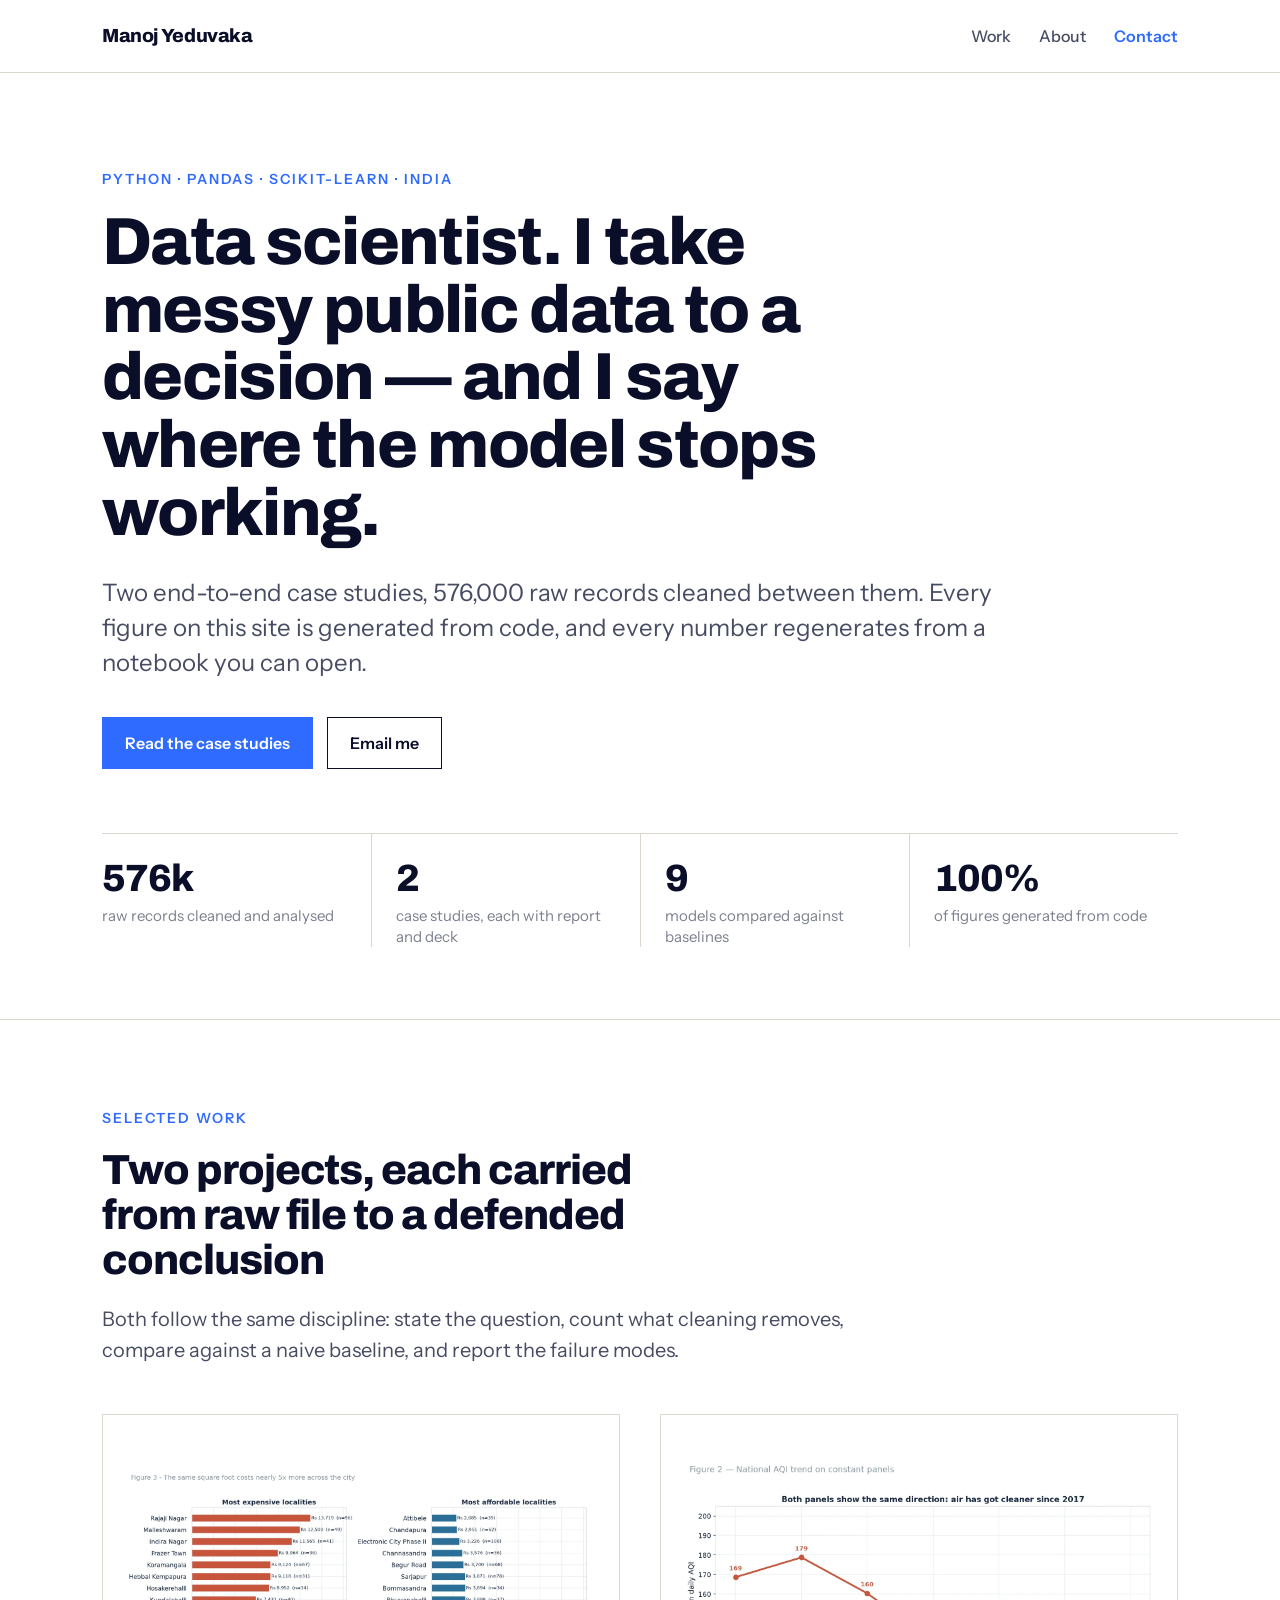
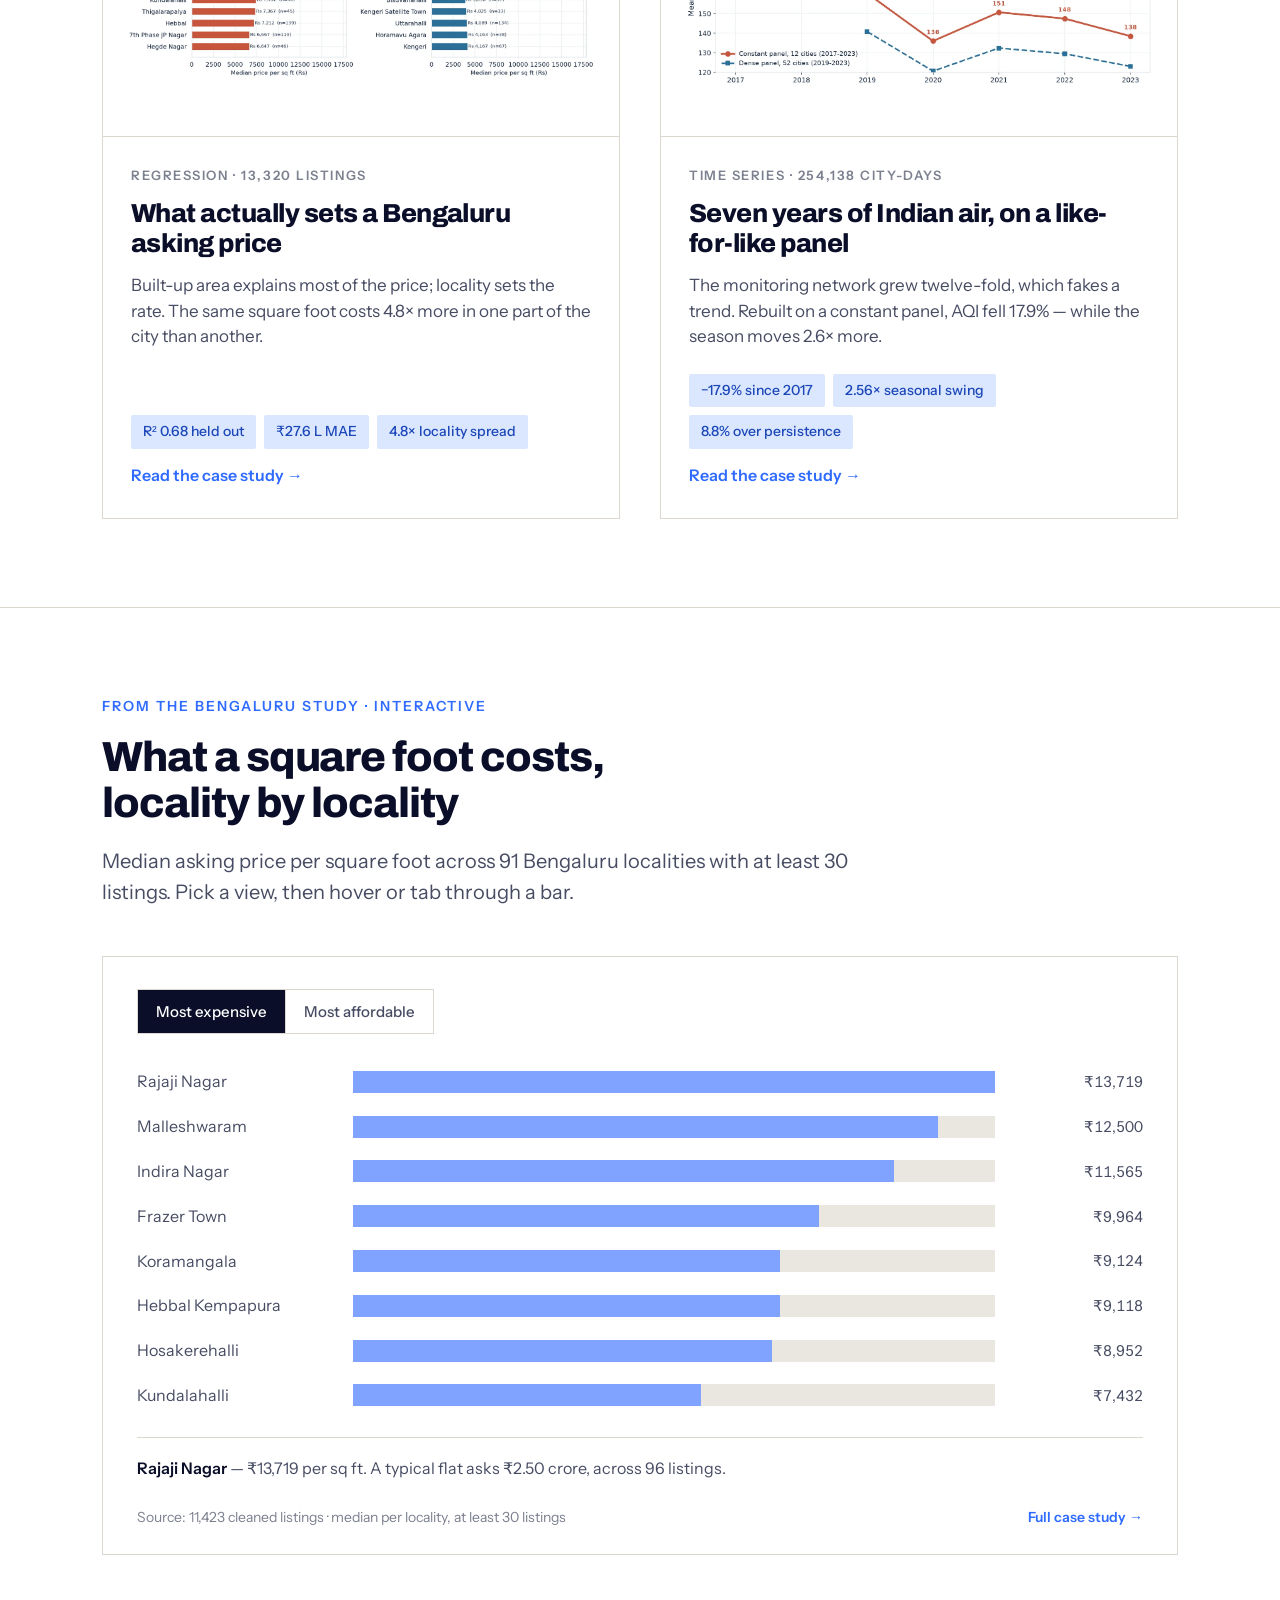
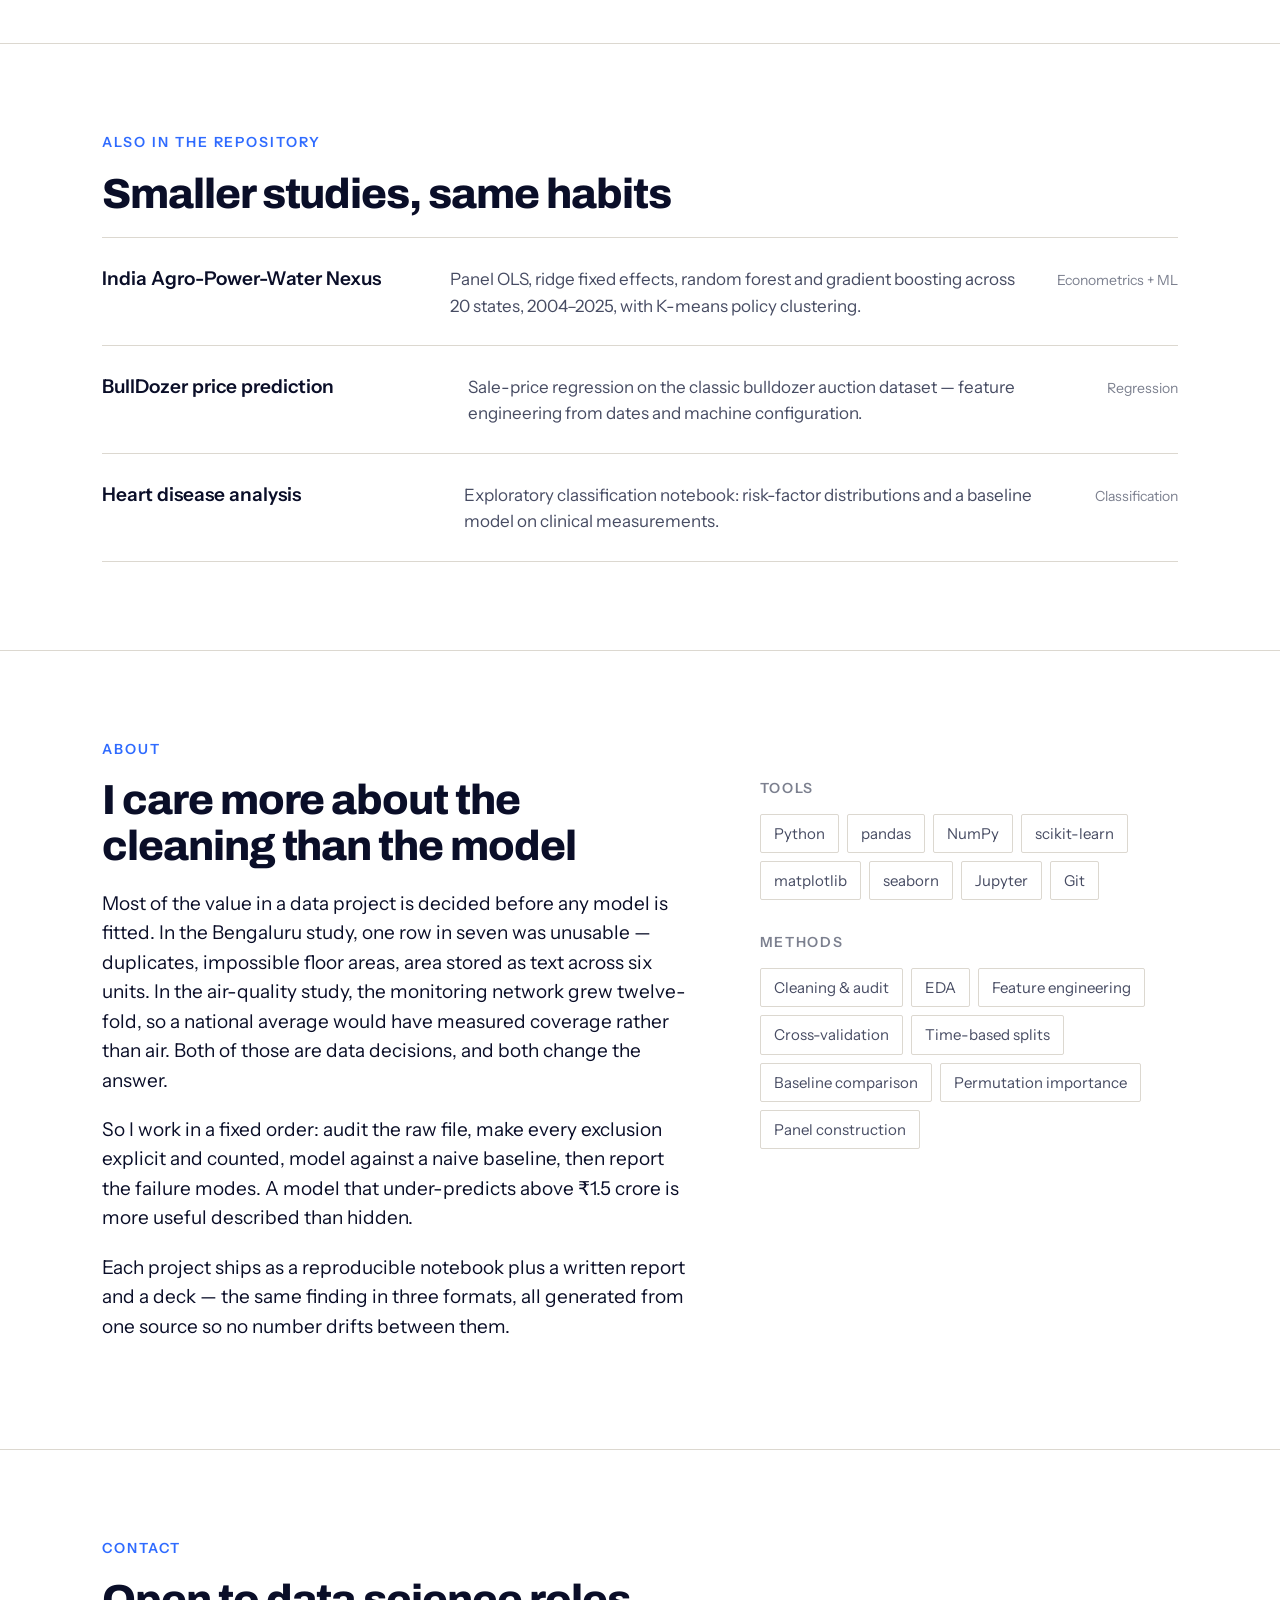
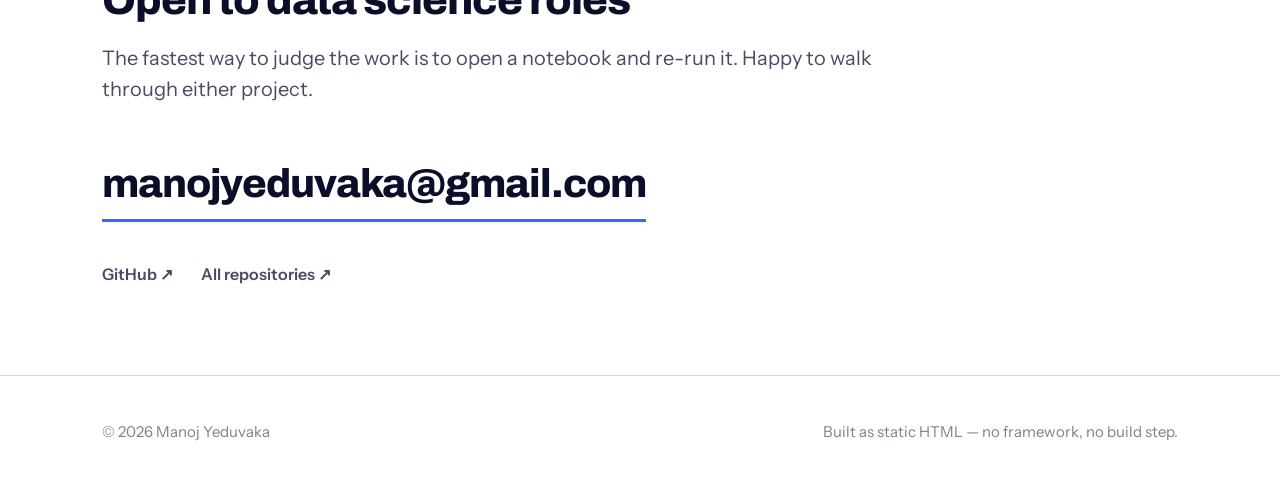
==== index.html @ d520b785 "Add files via upload" ====
<!DOCTYPE html>
<html lang="en">
<head>
<meta charset="utf-8">
<meta name="viewport" content="width=device-width, initial-scale=1">
<title>Manoj Yeduvaka — data scientist</title>
<meta name="description" content="Data science case studies in Python: Bengaluru residential prices and seven years of Indian air quality. Notebooks, reports and decks, all reproducible.">
<meta name="author" content="Manoj Yeduvaka">
<meta property="og:title" content="Manoj Yeduvaka — data scientist">
<meta property="og:description" content="Data science case studies in Python: Bengaluru residential prices and seven years of Indian air quality. Notebooks, reports and decks, all reproducible.">
<meta property="og:type" content="website">
<link rel="icon" href="data:image/svg+xml,%3Csvg xmlns='http://www.w3.org/2000/svg' viewBox='0 0 32 32'%3E%3Crect width='32' height='32' fill='%232F6BFF'/%3E%3Ctext x='16' y='23' font-family='Helvetica,Arial' font-size='17' font-weight='bold' fill='white' text-anchor='middle'%3EM%3C/text%3E%3C/svg%3E">
<style>
@font-face{font-family:'Archivo';font-style:normal;font-weight:800;font-display:swap;src:url('assets/fonts/archivo-800.woff2') format('woff2');}
@font-face{font-family:'Instrument Sans';font-style:normal;font-weight:400;font-display:swap;src:url('assets/fonts/instrument-400.woff2') format('woff2');}
@font-face{font-family:'Instrument Sans';font-style:normal;font-weight:500;font-display:swap;src:url('assets/fonts/instrument-500.woff2') format('woff2');}
@font-face{font-family:'Instrument Sans';font-style:normal;font-weight:600;font-display:swap;src:url('assets/fonts/instrument-600.woff2') format('woff2');}

:root{
  --ground:#FFFFFF; --surface:#F2EFE9; --ink:#0A0E28; --ink-2:#474C63; --ink-3:#7C808F;
  --rule:#DCD8D0; --rule-2:#C9C3B8; --accent:#2F6BFF; --accent-tint:#DBE7FF; --maxw:1140px;
}
*,*::before,*::after{box-sizing:border-box}
html{scroll-behavior:smooth;-webkit-text-size-adjust:100%}
body{margin:0;background:var(--ground);color:var(--ink);
  font-family:'Instrument Sans',-apple-system,BlinkMacSystemFont,'Segoe UI',sans-serif;
  font-size:19px;line-height:1.55;-webkit-font-smoothing:antialiased;text-rendering:optimizeLegibility}
img{max-width:100%;height:auto;display:block}
a{color:inherit}
.wrap{max-width:var(--maxw);margin:0 auto;padding:0 32px}
.display{font-family:'Archivo',system-ui,sans-serif;font-weight:800;letter-spacing:-.025em;line-height:1.02;margin:0}
.eyebrow{font-size:14px;font-weight:600;letter-spacing:.14em;text-transform:uppercase;color:var(--accent);margin:0 0 18px}
.muted{color:var(--ink-2)} .faint{color:var(--ink-3)}
.accent{color:var(--accent)}

/* nav */
.nav{border-bottom:1px solid var(--rule);position:sticky;top:0;background:rgba(255,255,255,.92);
  backdrop-filter:saturate(160%) blur(8px);z-index:20}
.nav .wrap{display:flex;align-items:center;justify-content:space-between;height:72px;gap:24px}
.nav a.brand{font-family:'Archivo',sans-serif;font-weight:800;font-size:19px;letter-spacing:-.02em;text-decoration:none}
.nav nav{display:flex;gap:28px;align-items:center}
.nav nav a{text-decoration:none;font-size:16px;font-weight:500;color:var(--ink-2)}
.nav nav a:hover{color:var(--accent)}
.nav nav a.cta{color:var(--accent);font-weight:600}

/* hero */
.hero{padding:96px 0 72px;border-bottom:1px solid var(--rule)}
.hero h1{font-size:clamp(38px,5.2vw,68px);max-width:19ch;margin:0 0 28px}
.hero p.lead{font-size:clamp(19px,2vw,24px);line-height:1.45;color:var(--ink-2);max-width:56ch;margin:0}
.stats{display:grid;grid-template-columns:repeat(4,1fr);gap:0;margin-top:64px;border-top:1px solid var(--rule)}
.stats > div{padding:26px 24px 0 0}
.stats > div + div{border-left:1px solid var(--rule);padding-left:24px}
.stats > div > div{padding:0}
.stats .n{font-family:'Archivo',sans-serif;font-weight:800;font-size:clamp(26px,3vw,38px);letter-spacing:-.03em;line-height:1}
.stats .l{font-size:15px;color:var(--ink-3);margin-top:8px;line-height:1.35}

/* sections */
section{padding:88px 0;border-bottom:1px solid var(--rule)}
section:last-of-type{border-bottom:0}
h2.sec{font-family:'Archivo',sans-serif;font-weight:800;font-size:clamp(28px,3.4vw,42px);
  letter-spacing:-.025em;line-height:1.08;margin:0 0 20px;max-width:24ch}
.sec-lead{font-size:20px;color:var(--ink-2);max-width:62ch;margin:0 0 48px}

/* work cards */
.cards{display:grid;grid-template-columns:1fr 1fr;gap:40px}
.card{border:1px solid var(--rule);background:#fff;display:flex;flex-direction:column;
  text-decoration:none;transition:border-color .18s ease,transform .18s ease}
.card:hover{border-color:var(--ink);transform:translateY(-2px)}
.card .thumb{aspect-ratio:16/10;overflow:hidden;background:#fff;border-bottom:1px solid var(--rule);
  display:flex;align-items:center;justify-content:center;padding:18px 22px}
.card .thumb img{width:100%;height:100%;object-fit:contain;object-position:center}
.card .body{padding:28px 28px 30px;display:flex;flex-direction:column;gap:14px;flex:1}
.card .kicker{font-size:13px;font-weight:600;letter-spacing:.12em;text-transform:uppercase;color:var(--ink-3)}
.card h3{font-family:'Archivo',sans-serif;font-weight:800;font-size:26px;letter-spacing:-.02em;line-height:1.15;margin:0}
.card p{margin:0;color:var(--ink-2);font-size:17px;line-height:1.5}
.card .chips{display:flex;flex-wrap:wrap;gap:8px;margin-top:auto;padding-top:10px}
.chip{font-size:14px;font-weight:500;padding:6px 12px;background:var(--accent-tint);color:#1B47B8;border-radius:2px}
.card .go{font-size:16px;font-weight:600;color:var(--accent)}

/* rows */
.rows{border-top:1px solid var(--rule)}
.row{display:grid;grid-template-columns:1.1fr 2fr auto;gap:32px;align-items:baseline;
  padding:26px 0;border-bottom:1px solid var(--rule);text-decoration:none}
.row:hover .rowtitle{color:var(--accent)}
.rowtitle{font-weight:600;font-size:19px}
.rowdesc{color:var(--ink-2);font-size:17px}
.rowmeta{font-size:14px;color:var(--ink-3);white-space:nowrap}

/* about */
.about{display:grid;grid-template-columns:1.4fr 1fr;gap:72px}
.about p{margin:0 0 20px;max-width:56ch}
.tools h3{font-size:14px;font-weight:600;letter-spacing:.12em;text-transform:uppercase;color:var(--ink-3);margin:0 0 14px}
.tools ul{list-style:none;padding:0;margin:0 0 32px;display:flex;flex-wrap:wrap;gap:8px}
.tools li{font-size:15px;padding:7px 13px;border:1px solid var(--rule);border-radius:2px;color:var(--ink-2)}

/* contact */
.contact a.mail{font-family:'Archivo',sans-serif;font-weight:800;font-size:clamp(24px,3.4vw,40px);
  letter-spacing:-.025em;text-decoration:none;border-bottom:3px solid var(--accent);padding-bottom:4px;
  display:inline-block;word-break:break-word}
.contact a.mail:hover{color:var(--accent)}
.links{display:flex;gap:28px;margin-top:40px;flex-wrap:wrap}
.links a{font-size:16px;font-weight:600;text-decoration:none;color:var(--ink-2)}
.links a:hover{color:var(--accent)}

/* footer */
footer.site{padding:44px 0;border-top:1px solid var(--rule)}
footer.site .wrap{display:flex;justify-content:space-between;gap:24px;flex-wrap:wrap;font-size:15px;color:var(--ink-3)}

/* case study page */
.cs-head{padding:72px 0 56px;border-bottom:1px solid var(--rule)}
.cs-head h1{font-size:clamp(32px,4.4vw,56px);max-width:22ch;margin:0 0 24px}
.cs-head .lead{font-size:clamp(18px,2vw,22px);line-height:1.5;color:var(--ink-2);max-width:60ch;margin:0}
.meta-grid{display:grid;grid-template-columns:repeat(3,1fr);gap:32px;margin-top:48px;padding-top:28px;border-top:1px solid var(--rule)}
.meta-grid h4{font-size:13px;font-weight:600;letter-spacing:.12em;text-transform:uppercase;color:var(--ink-3);margin:0 0 8px}
.meta-grid p{margin:0;font-size:16px;color:var(--ink-2)}
.wrap.prose{max-width:var(--maxw)}
.wrap.prose > p, .wrap.prose > ul, .wrap.prose > h2, .wrap.prose > .eyebrow, .wrap.prose > .pull{max-width:64ch}
.wrap.prose > figure, .wrap.prose > .findings, .wrap.prose > .next{max-width:100%}
.prose p{margin:0 0 22px}
.prose ul{margin:0 0 22px;padding-left:20px}
.prose li{margin-bottom:12px}
.figure{margin:56px 0}
.figure img{border:1px solid var(--rule)}
.figure figcaption{font-size:15px;color:var(--ink-3);margin-top:12px;line-height:1.45}
.findings{display:grid;gap:0;margin:40px 0 0;border-top:1px solid var(--rule)}
.finding{display:grid;grid-template-columns:88px 1fr;gap:28px;padding:26px 0;border-bottom:1px solid var(--rule)}
.finding .num{font-family:'Archivo',sans-serif;font-weight:800;font-size:34px;color:var(--accent);line-height:1}
.finding h3{font-size:19px;font-weight:600;margin:0 0 6px}
.finding p{margin:0;color:var(--ink-2);font-size:17px;max-width:60ch}
.pull{border-left:3px solid var(--accent);padding:6px 0 6px 24px;margin:44px 0;
  font-size:21px;line-height:1.45;color:var(--ink);max-width:60ch}
.next{display:flex;gap:16px;flex-wrap:wrap;margin-top:28px}
.btn{display:inline-block;padding:13px 22px;border:1px solid var(--ink);text-decoration:none;
  font-size:16px;font-weight:600;transition:background .16s ease,color .16s ease}
.btn:hover{background:var(--ink);color:#fff}
.btn.primary{background:var(--accent);border-color:var(--accent);color:#fff}
.btn.primary:hover{background:#1B47B8;border-color:#1B47B8}

@media (max-width:900px){
  .cards,.about{grid-template-columns:1fr;gap:32px}
  .stats{grid-template-columns:1fr 1fr}
  .stats > div:nth-child(3){border-left:0;padding-left:0}
  .stats > div:nth-child(-n+2){padding-bottom:24px}
  .row{grid-template-columns:1fr;gap:6px}
  .meta-grid{grid-template-columns:1fr;gap:22px}
  .finding{grid-template-columns:56px 1fr;gap:16px}
  .hero{padding:64px 0 48px}
  section{padding:64px 0}
}
/* ---- motion layer ---- */
.js [data-reveal]{opacity:0;transform:translateY(16px);
  transition:opacity .7s cubic-bezier(.2,.7,.3,1),transform .7s cubic-bezier(.2,.7,.3,1)}
.js [data-reveal].is-in{opacity:1;transform:none}
.card .thumb img{transition:transform .5s cubic-bezier(.2,.7,.3,1)}
.card:hover .thumb img{transform:scale(1.025)}
.nav{transition:box-shadow .25s ease}
.nav.is-compact{box-shadow:0 1px 0 var(--rule),0 6px 24px rgba(10,14,40,.06)}
.nav .wrap{transition:height .25s ease}
.nav.is-compact .wrap{height:60px}
.hero-cta{display:flex;gap:14px;flex-wrap:wrap;margin-top:36px}
@view-transition{navigation:auto}
@media (prefers-reduced-motion:reduce){
  *,*::before,*::after{animation-duration:.001ms!important;transition-duration:.001ms!important}
  [data-reveal]{opacity:1;transform:none}
  html{scroll-behavior:auto}
}

/* ---- locality explorer ---- */
.explorer{border:1px solid var(--rule);padding:32px 34px 26px;background:#fff}
.seg{display:inline-flex;border:1px solid var(--rule);margin-bottom:28px}
.seg button{appearance:none;border:0;background:#fff;padding:10px 18px;font:inherit;font-size:15px;
  font-weight:500;color:var(--ink-2);cursor:pointer;transition:background .15s,color .15s}
.seg button + button{border-left:1px solid var(--rule)}
.seg button[aria-selected="true"]{background:var(--ink);color:#fff}
.seg button:focus-visible{outline:2px solid var(--accent);outline-offset:2px}
.bars{display:flex;flex-direction:column;gap:6px}
.bar{display:grid;grid-template-columns:200px 1fr 132px;align-items:center;gap:16px;
  padding:7px 8px;margin:0 -8px;cursor:pointer;background:none;border:0;font:inherit;text-align:left;
  border-radius:2px;transition:background .15s}
.bar:hover,.bar:focus-visible,.bar.is-on{background:var(--surface);outline:none}
.bar:focus-visible{box-shadow:inset 0 0 0 2px var(--accent)}
.bar .nm{font-size:16px;color:var(--ink-2);white-space:nowrap;overflow:hidden;text-overflow:ellipsis}
.bar:hover .nm,.bar.is-on .nm{color:var(--ink);font-weight:600}
.bar .track{height:22px;background:#EAE7E0;position:relative;overflow:hidden}
.bar .fill{position:absolute;inset:0 auto 0 0;width:0;background:#7FA3FF;
  transition:width .8s cubic-bezier(.2,.7,.3,1),background .15s}
.bar:hover .fill,.bar.is-on .fill{background:var(--accent)}
.bar .val{font-size:15px;font-variant-numeric:tabular-nums;text-align:right;color:var(--ink-2)}
.bar:hover .val,.bar.is-on .val{color:var(--ink);font-weight:600}
.detail{margin-top:22px;padding-top:18px;border-top:1px solid var(--rule);min-height:52px;
  font-size:16px;color:var(--ink-2);line-height:1.5}
.detail strong{color:var(--ink);font-weight:600}
.chart-foot{display:flex;justify-content:space-between;gap:24px;flex-wrap:wrap;margin-top:18px;font-size:14px;color:var(--ink-3)}
.chart-foot a{color:var(--accent);font-weight:600;text-decoration:none}
.chart-foot a:hover{text-decoration:underline}

@media (max-width:560px){
  .wrap{padding:0 20px}
  .nav .wrap{height:64px}
  .nav nav{gap:16px}
  .nav nav a{font-size:15px}
  .nav nav a.hide-sm{display:none}
  .bar{grid-template-columns:118px 1fr 78px;gap:10px}
  .bar .nm{font-size:14px}
  .bar .val{font-size:13px}
  .explorer{padding:22px 18px 20px}
  .seg button{padding:9px 13px;font-size:14px}
}
</style>
<script>document.documentElement.className += ' js';</script>
<noscript><style>[data-reveal]{opacity:1!important;transform:none!important}</style></noscript>
</head>
<body>
<header class="nav"><div class="wrap">
  <a class="brand" href="index.html">Manoj Yeduvaka</a>
  <nav>
    <a href="index.html#work">Work</a>
    <a href="index.html#about" class="hide-sm">About</a>
    <a href="index.html#contact" class="cta">Contact</a>
  </nav>
</div></header>

<main id="top">
  <div class="hero"><div class="wrap">
    <p class="eyebrow">Python · pandas · scikit-learn · India</p>
    <h1 class="display">Data scientist. I take messy public data to a decision — and I say where the model stops working.</h1>
    <p class="lead">Two end-to-end case studies, 576,000 raw records cleaned between them. Every figure on this site is generated from code, and every number regenerates from a notebook you can open.</p>
    <div class="hero-cta">
      <a class="btn primary" href="#work">Read the case studies</a>
      <a class="btn" href="mailto:manojyeduvaka@gmail.com">Email me</a>
    </div>
    <div class="stats">
      <div><div class="n" data-count="576" data-suffix="k">576k</div><div class="l">raw records cleaned and analysed</div></div>
      <div><div class="n" data-count="2">2</div><div class="l">case studies, each with report and deck</div></div>
      <div><div class="n" data-count="9">9</div><div class="l">models compared against baselines</div></div>
      <div><div class="n" data-count="100" data-suffix="%">100%</div><div class="l">of figures generated from code</div></div>
    </div>
  </div></div>

  <section id="work"><div class="wrap">
    <div data-reveal>
    <p class="eyebrow">Selected work</p>
    <h2 class="sec">Two projects, each carried from raw file to a defended conclusion</h2>
    <p class="sec-lead">Both follow the same discipline: state the question, count what cleaning removes, compare against a naive baseline, and report the failure modes.</p>
    </div>
    <div class="cards">
      <a class="card" data-reveal href="work/bengaluru-housing.html">
        <div class="thumb"><img src="assets/img/bengaluru-locality.webp" alt="Median price per square foot by Bengaluru locality" loading="lazy"></div>
        <div class="body">
          <span class="kicker">Regression · 13,320 listings</span>
          <h3>What actually sets a Bengaluru asking price</h3>
          <p>Built-up area explains most of the price; locality sets the rate. The same square foot costs 4.8× more in one part of the city than another.</p>
          <div class="chips"><span class="chip">R² 0.68 held out</span><span class="chip">₹27.6 L MAE</span><span class="chip">4.8× locality spread</span></div>
          <span class="go">Read the case study →</span>
        </div>
      </a>
      <a class="card" data-reveal href="work/india-air-quality.html">
        <div class="thumb"><img src="assets/img/air-trend.webp" alt="Mean AQI by year on a constant panel of Indian cities" loading="lazy"></div>
        <div class="body">
          <span class="kicker">Time series · 254,138 city-days</span>
          <h3>Seven years of Indian air, on a like-for-like panel</h3>
          <p>The monitoring network grew twelve-fold, which fakes a trend. Rebuilt on a constant panel, AQI fell 17.9% — while the season moves 2.6× more.</p>
          <div class="chips"><span class="chip">−17.9% since 2017</span><span class="chip">2.56× seasonal swing</span><span class="chip">8.8% over persistence</span></div>
          <span class="go">Read the case study →</span>
        </div>
      </a>
    </div>
  </div></section>


  <section id="explore"><div class="wrap">
    <div data-reveal>
    <p class="eyebrow">From the Bengaluru study · interactive</p>
    <h2 class="sec">What a square foot costs, locality by locality</h2>
    <p class="sec-lead">Median asking price per square foot across 91 Bengaluru localities with at least 30 listings. Pick a view, then hover or tab through a bar.</p>
    </div>
    <div class="explorer" data-reveal>
      <div class="seg" role="tablist" aria-label="Sort localities">
        <button role="tab" aria-selected="true" data-mode="high">Most expensive</button>
        <button role="tab" aria-selected="false" data-mode="low">Most affordable</button>
      </div>
      <div class="bars" id="loc-bars">
        <button class="bar" data-i="0" aria-label="Rajaji Nagar, Rs 13,719 per square foot">
          <span class="nm">Rajaji Nagar</span>
          <span class="track"><span class="fill" data-w="100.0"></span></span>
          <span class="val">₹13,719</span>
        </button>
        <button class="bar" data-i="1" aria-label="Malleshwaram, Rs 12,500 per square foot">
          <span class="nm">Malleshwaram</span>
          <span class="track"><span class="fill" data-w="91.1"></span></span>
          <span class="val">₹12,500</span>
        </button>
        <button class="bar" data-i="2" aria-label="Indira Nagar, Rs 11,565 per square foot">
          <span class="nm">Indira Nagar</span>
          <span class="track"><span class="fill" data-w="84.3"></span></span>
          <span class="val">₹11,565</span>
        </button>
        <button class="bar" data-i="3" aria-label="Frazer Town, Rs 9,964 per square foot">
          <span class="nm">Frazer Town</span>
          <span class="track"><span class="fill" data-w="72.6"></span></span>
          <span class="val">₹9,964</span>
        </button>
        <button class="bar" data-i="4" aria-label="Koramangala, Rs 9,124 per square foot">
          <span class="nm">Koramangala</span>
          <span class="track"><span class="fill" data-w="66.5"></span></span>
          <span class="val">₹9,124</span>
        </button>
        <button class="bar" data-i="5" aria-label="Hebbal Kempapura, Rs 9,118 per square foot">
          <span class="nm">Hebbal Kempapura</span>
          <span class="track"><span class="fill" data-w="66.5"></span></span>
          <span class="val">₹9,118</span>
        </button>
        <button class="bar" data-i="6" aria-label="Hosakerehalli, Rs 8,952 per square foot">
          <span class="nm">Hosakerehalli</span>
          <span class="track"><span class="fill" data-w="65.3"></span></span>
          <span class="val">₹8,952</span>
        </button>
        <button class="bar" data-i="7" aria-label="Kundalahalli, Rs 7,432 per square foot">
          <span class="nm">Kundalahalli</span>
          <span class="track"><span class="fill" data-w="54.2"></span></span>
          <span class="val">₹7,432</span>
        </button>
      </div>
      <div class="detail" id="loc-detail" aria-live="polite"><strong>Rajaji Nagar</strong> — ₹13,719 per sq ft. A typical flat asks ₹2.50 crore, across 96 listings.</div>
      <div class="chart-foot">
        <span>Source: 11,423 cleaned listings · median per locality, at least 30 listings</span>
        <a href="work/bengaluru-housing.html">Full case study →</a>
      </div>
    </div>
  </div></section>

  <section><div class="wrap">
    <p class="eyebrow">Also in the repository</p>
    <h2 class="sec">Smaller studies, same habits</h2>
    <div class="rows">
      <a class="row" href="https://github.com/nx-manoj/Machine-learning-projects/tree/main/India-Agro-Power-Water-Nexus">
        <span class="rowtitle">India Agro-Power-Water Nexus</span>
        <span class="rowdesc">Panel OLS, ridge fixed effects, random forest and gradient boosting across 20 states, 2004–2025, with K-means policy clustering.</span>
        <span class="rowmeta">Econometrics + ML</span>
      </a>
      <a class="row" href="https://github.com/nx-manoj/Machine-learning-projects/tree/main/BullDozer">
        <span class="rowtitle">BullDozer price prediction</span>
        <span class="rowdesc">Sale-price regression on the classic bulldozer auction dataset — feature engineering from dates and machine configuration.</span>
        <span class="rowmeta">Regression</span>
      </a>
      <a class="row" href="https://github.com/nx-manoj/Machine-learning-projects/blob/main/notebooks/Heart%20Disease%20Analysis.ipynb">
        <span class="rowtitle">Heart disease analysis</span>
        <span class="rowdesc">Exploratory classification notebook: risk-factor distributions and a baseline model on clinical measurements.</span>
        <span class="rowmeta">Classification</span>
      </a>
    </div>
  </div></section>

  <section id="about"><div class="wrap">
    <p class="eyebrow">About</p>
    <div class="about">
      <div>
        <h2 class="sec">I care more about the cleaning than the model</h2>
        <p>Most of the value in a data project is decided before any model is fitted. In the Bengaluru study, one row in seven was unusable — duplicates, impossible floor areas, area stored as text across six units. In the air-quality study, the monitoring network grew twelve-fold, so a national average would have measured coverage rather than air. Both of those are data decisions, and both change the answer.</p>
        <p>So I work in a fixed order: audit the raw file, make every exclusion explicit and counted, model against a naive baseline, then report the failure modes. A model that under-predicts above ₹1.5 crore is more useful described than hidden.</p>
        <p>Each project ships as a reproducible notebook plus a written report and a deck — the same finding in three formats, all generated from one source so no number drifts between them.</p>
      </div>
      <div class="tools">
        <h3>Tools</h3>
        <ul>
          <li>Python</li><li>pandas</li><li>NumPy</li><li>scikit-learn</li>
          <li>matplotlib</li><li>seaborn</li><li>Jupyter</li><li>Git</li>
        </ul>
        <h3>Methods</h3>
        <ul>
          <li>Cleaning &amp; audit</li><li>EDA</li><li>Feature engineering</li>
          <li>Cross-validation</li><li>Time-based splits</li><li>Baseline comparison</li>
          <li>Permutation importance</li><li>Panel construction</li>
        </ul>
      </div>
    </div>
  </div></section>

  <section id="contact"><div class="wrap contact">
    <p class="eyebrow">Contact</p>
    <h2 class="sec">Open to data science roles</h2>
    <p class="sec-lead">The fastest way to judge the work is to open a notebook and re-run it. Happy to walk through either project.</p>
    <a class="mail" href="mailto:manojyeduvaka@gmail.com">manojyeduvaka@gmail.com</a>
    <div class="links">
      <a href="https://github.com/nx-manoj">GitHub ↗</a>
      <a href="https://github.com/nx-manoj/Machine-learning-projects">All repositories ↗</a>
    </div>
  </div></section>
</main>
<footer class="site"><div class="wrap">
  <span>© 2026 Manoj Yeduvaka</span>
  <span>Built as static HTML — no framework, no build step.</span>
</div></footer>
<script>window.LOC_DATA={"high":[{"name":"Rajaji Nagar","ppsf":13719,"price":250.5,"n":96},{"name":"Malleshwaram","ppsf":12500,"price":252.0,"n":49},{"name":"Indira Nagar","ppsf":11565,"price":191.0,"n":41},{"name":"Frazer Town","ppsf":9964,"price":210.0,"n":36},{"name":"Koramangala","ppsf":9124,"price":150.0,"n":67},{"name":"Hebbal Kempapura","ppsf":9118,"price":170.0,"n":31},{"name":"Hosakerehalli","ppsf":8952,"price":151.5,"n":34},{"name":"Kundalahalli","ppsf":7432,"price":97.5,"n":40}],"low":[{"name":"Attibele","ppsf":2885,"price":24.9,"n":39},{"name":"Chandapura","ppsf":2951,"price":30.0,"n":62},{"name":"Electronic City Phase II","ppsf":3226,"price":40.0,"n":100},{"name":"Channasandra","ppsf":3576,"price":40.0,"n":36},{"name":"Begur Road","ppsf":3700,"price":49.3,"n":68},{"name":"Sarjapur","ppsf":3871,"price":50.0,"n":78},{"name":"Bommasandra","ppsf":3894,"price":40.4,"n":34},{"name":"Bisuvanahalli","ppsf":3898,"price":41.0,"n":37}]};</script>
<script>
(function(){
  var reduce = window.matchMedia('(prefers-reduced-motion: reduce)').matches;
  var revealEls = Array.prototype.slice.call(document.querySelectorAll('[data-reveal]'));

  function revealAll(){ revealEls.forEach(function(el){ el.classList.add('is-in'); }); }

  if (!('IntersectionObserver' in window) || reduce) {
    revealAll();
  } else {
    var io = new IntersectionObserver(function(entries){
      entries.forEach(function(e){
        if (e.isIntersecting) { e.target.classList.add('is-in'); io.unobserve(e.target); }
      });
    }, {rootMargin: '0px 0px -6% 0px', threshold: 0.06});
    revealEls.forEach(function(el, i){
      el.style.transitionDelay = (Math.min(i, 4) * 70) + 'ms';
      io.observe(el);
    });
    setTimeout(revealAll, 2500);   /* safety net: never leave content hidden */
  }

  /* count-up statistics */
  var nums = Array.prototype.slice.call(document.querySelectorAll('[data-count]'));
  function countUp(el){
    var target = parseFloat(el.getAttribute('data-count'));
    var suffix = el.getAttribute('data-suffix') || '';
    if (reduce) { el.textContent = target + suffix; return; }
    var start = null, dur = 900;
    function step(ts){
      if (!start) start = ts;
      var p = Math.min((ts - start) / dur, 1);
      var eased = 1 - Math.pow(1 - p, 3);
      el.textContent = Math.round(target * eased) + suffix;
      if (p < 1) requestAnimationFrame(step);
    }
    requestAnimationFrame(step);
    setTimeout(function(){ el.textContent = target + suffix; }, dur + 250);
  }
  if ('IntersectionObserver' in window && !reduce) {
    var io2 = new IntersectionObserver(function(en){
      en.forEach(function(e){ if (e.isIntersecting) { countUp(e.target); io2.unobserve(e.target); } });
    }, {threshold: 0.6});
    nums.forEach(function(n){ io2.observe(n); });
  } else { nums.forEach(countUp); }

  /* nav condense */
  var nav = document.querySelector('.nav');
  if (nav) {
    var onScroll = function(){ nav.classList.toggle('is-compact', window.scrollY > 12); };
    window.addEventListener('scroll', onScroll, {passive: true});
    onScroll();
  }

  /* locality explorer */
  var barsEl = document.getElementById('loc-bars');
  if (!barsEl || !window.LOC_DATA) return;
  var data = window.LOC_DATA;
  var detail = document.getElementById('loc-detail');
  var mode = 'high';

  function fmt(n){ return n.toLocaleString('en-IN'); }

  function show(i){
    var r = data[mode][i];
    if (!r || !detail) return;
    var money = r.price >= 100 ? '₹' + (r.price / 100).toFixed(2) + ' crore' : '₹' + r.price.toFixed(1) + ' lakh';
    detail.innerHTML = '<strong>' + r.name + '</strong> — ₹' + fmt(r.ppsf) +
      ' per sq ft. A typical flat asks ' + money + ', across ' + r.n + ' listings.';
    Array.prototype.forEach.call(barsEl.querySelectorAll('.bar'), function(b, j){
      b.classList.toggle('is-on', j === i);
    });
  }

  function bind(){
    Array.prototype.forEach.call(barsEl.querySelectorAll('.bar'), function(b){
      var i = parseInt(b.getAttribute('data-i'), 10);
      b.addEventListener('mouseenter', function(){ show(i); });
      b.addEventListener('focus', function(){ show(i); });
      b.addEventListener('click', function(){ show(i); });
    });
  }

  function paint(){
    Array.prototype.forEach.call(barsEl.querySelectorAll('.fill'), function(f, i){
      var w = f.getAttribute('data-w') + '%';
      if (reduce) { f.style.width = w; return; }
      setTimeout(function(){ f.style.width = w; }, 120 + i * 55);
    });
  }

  function render(){
    var rows = data[mode];
    var max = Math.max.apply(null, rows.map(function(r){ return r.ppsf; }));
    barsEl.innerHTML = rows.map(function(r, i){
      return '<button class="bar" data-i="' + i + '" aria-label="' + r.name + ', Rs ' + fmt(r.ppsf) +
        ' per square foot"><span class="nm">' + r.name + '</span>' +
        '<span class="track"><span class="fill" data-w="' + (r.ppsf / max * 100).toFixed(1) + '"></span></span>' +
        '<span class="val">₹' + fmt(r.ppsf) + '</span></button>';
    }).join('');
    bind();
    paint();
    show(0);
  }

  Array.prototype.forEach.call(document.querySelectorAll('.seg button'), function(btn){
    btn.addEventListener('click', function(){
      Array.prototype.forEach.call(document.querySelectorAll('.seg button'), function(b){
        b.setAttribute('aria-selected', 'false');
      });
      btn.setAttribute('aria-selected', 'true');
      mode = btn.getAttribute('data-mode');
      render();
    });
  });

  /* first paint: animate the server-rendered bars when they scroll in */
  if ('IntersectionObserver' in window && !reduce) {
    var io3 = new IntersectionObserver(function(en){
      en.forEach(function(e){ if (e.isIntersecting) { paint(); io3.disconnect(); } });
    }, {threshold: 0.25});
    io3.observe(barsEl);
  } else { paint(); }

  bind();
})();
</script>
</body>
</html>
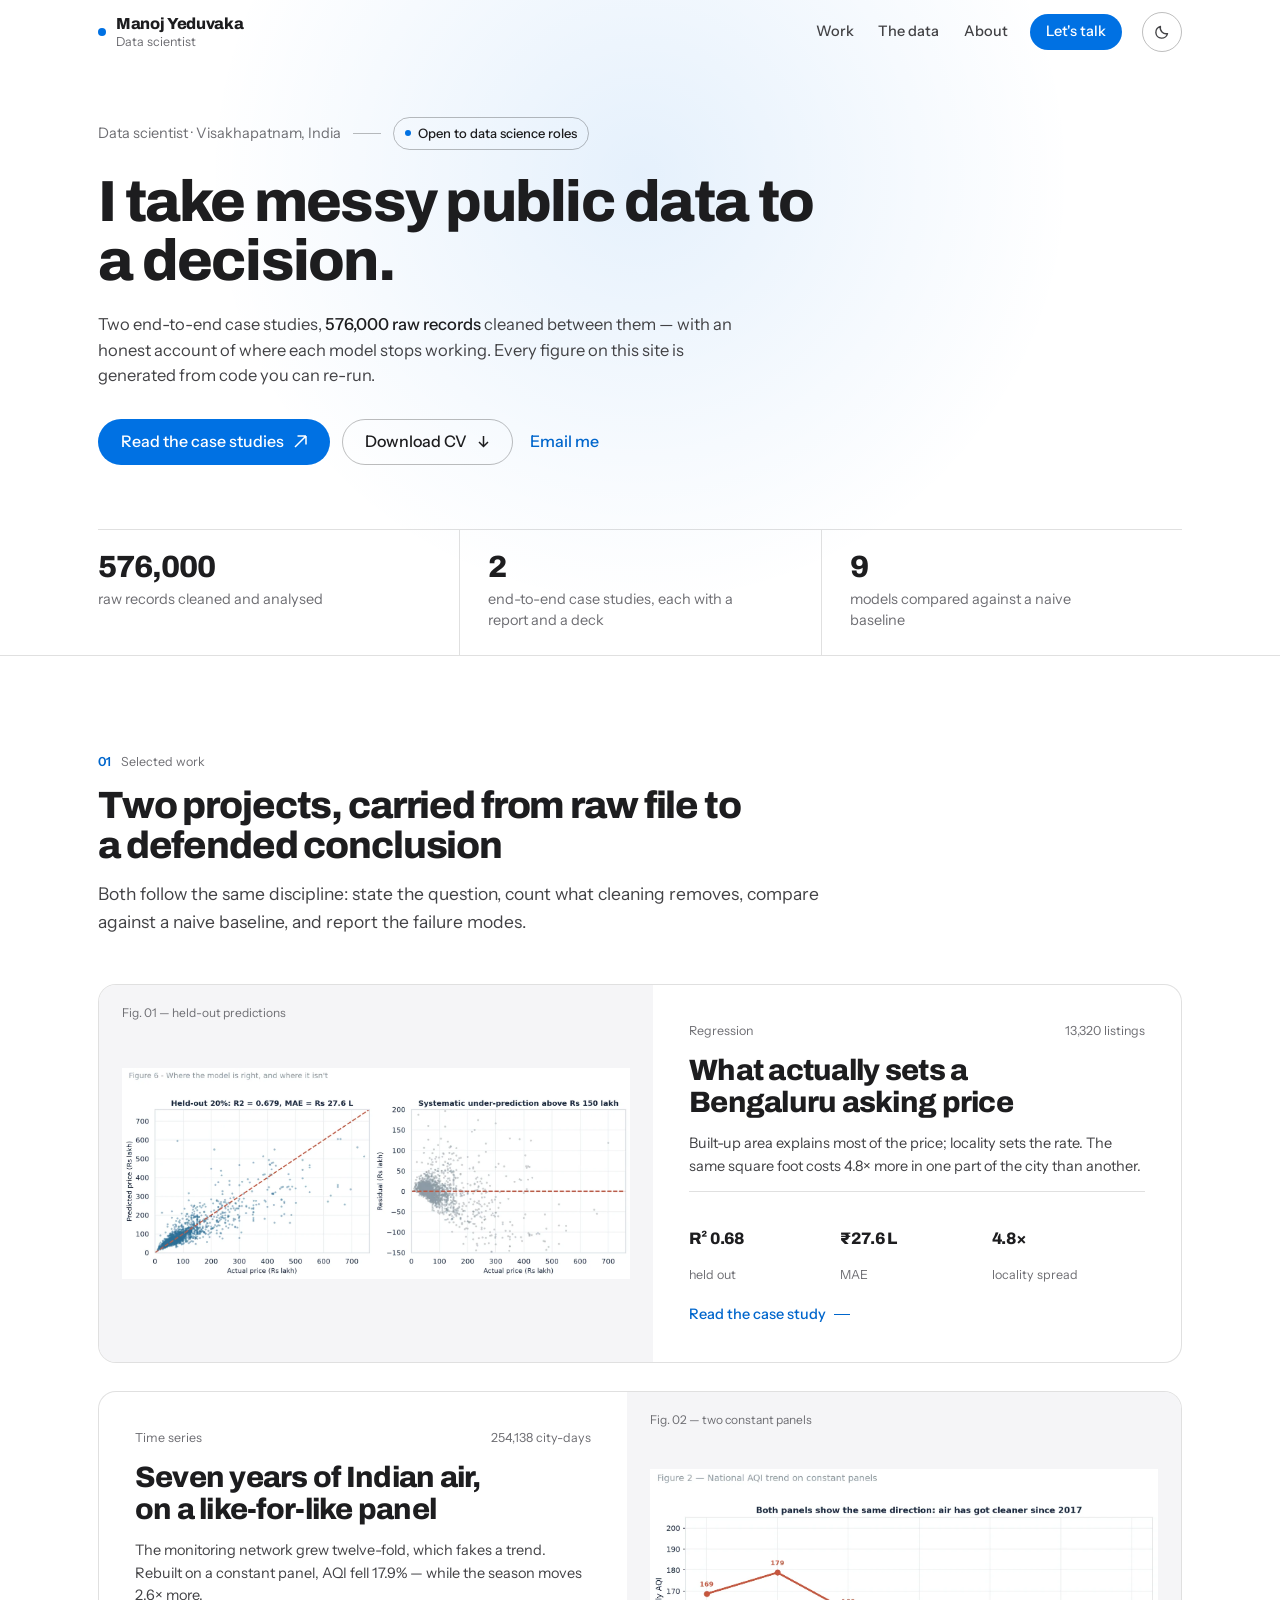
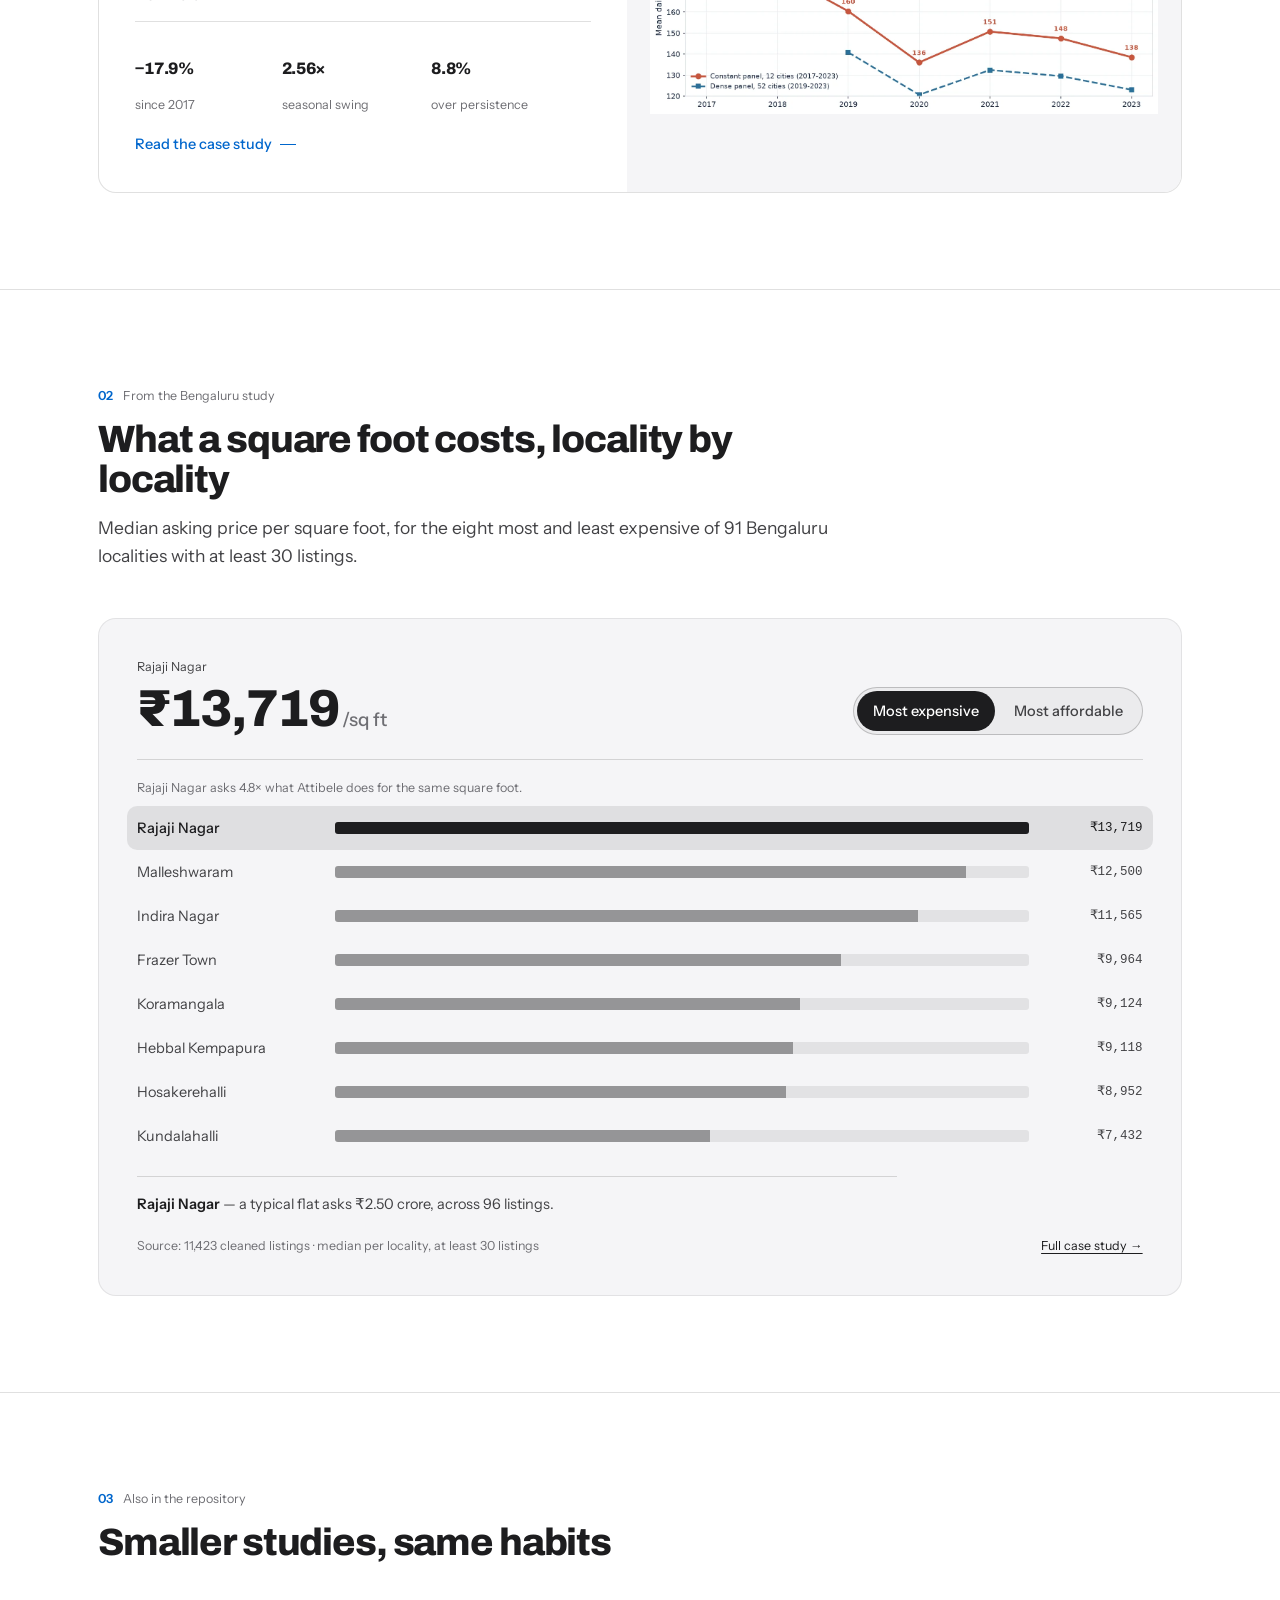
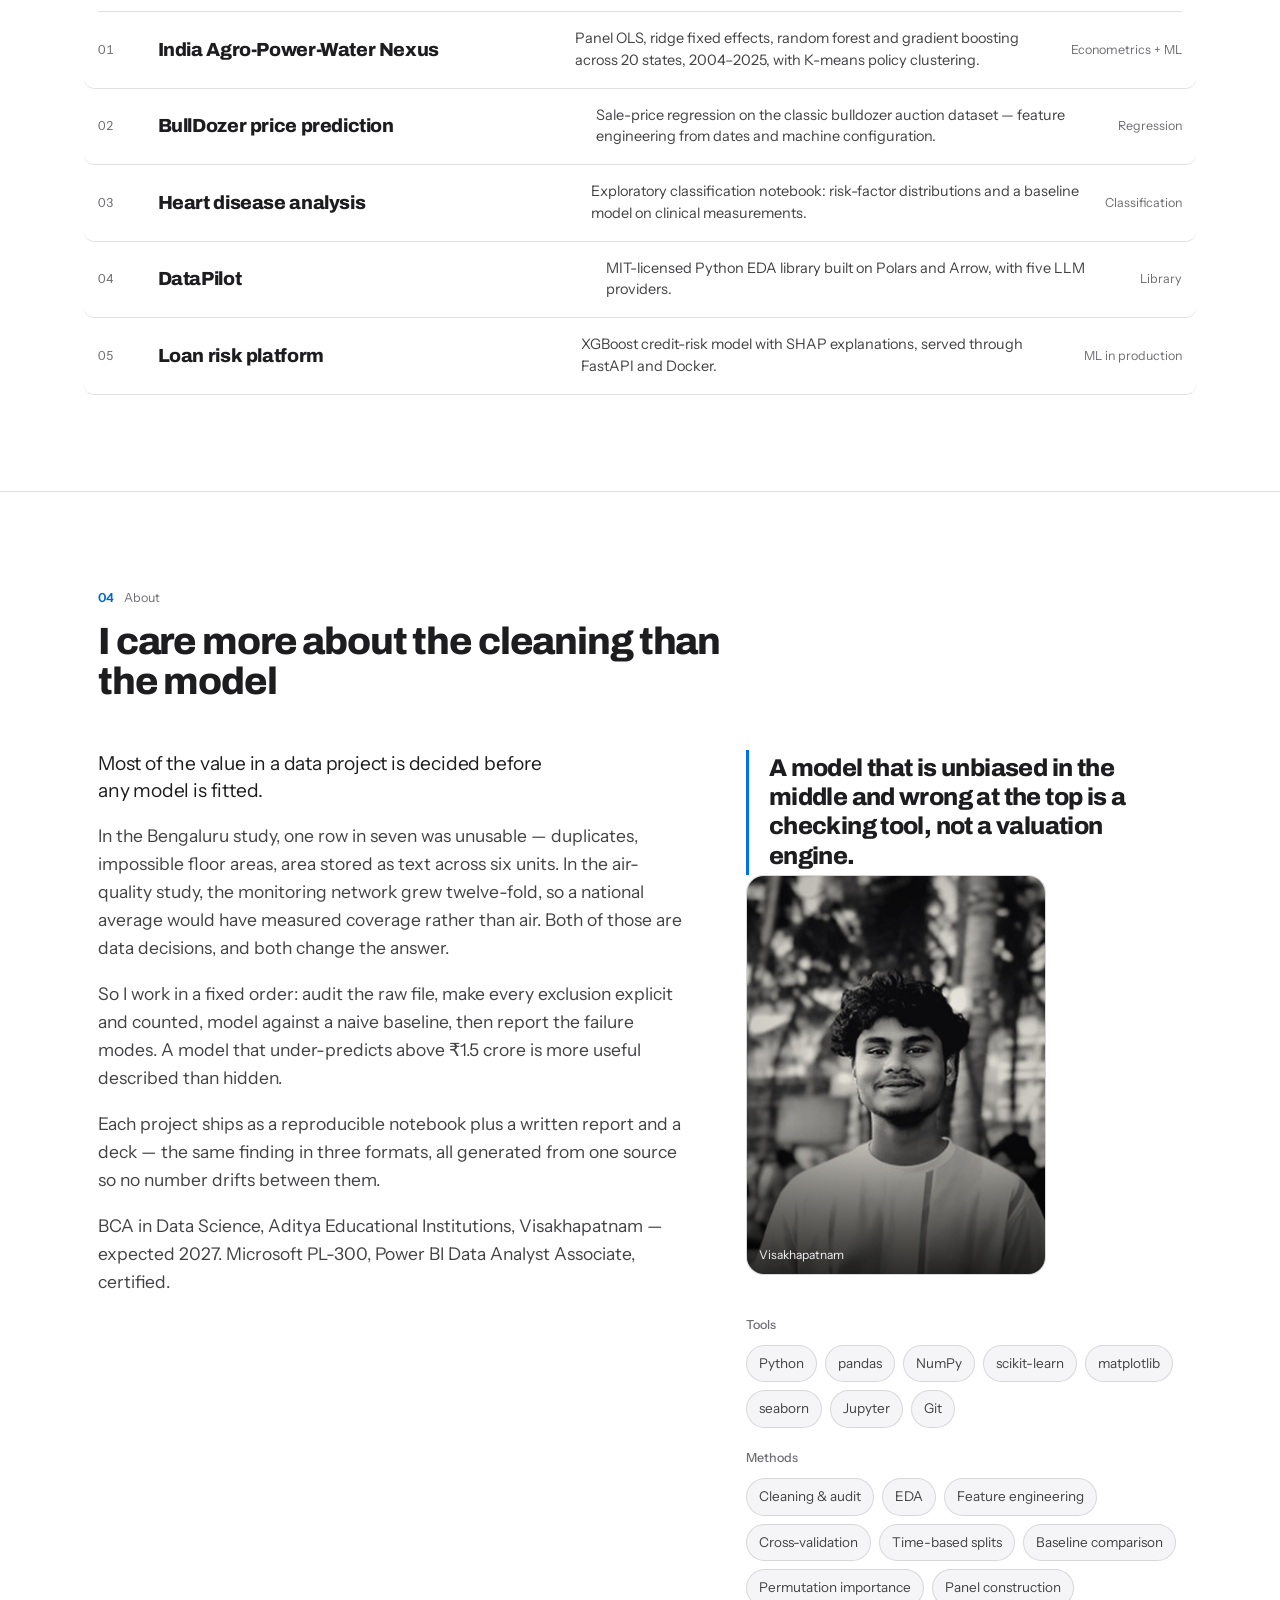
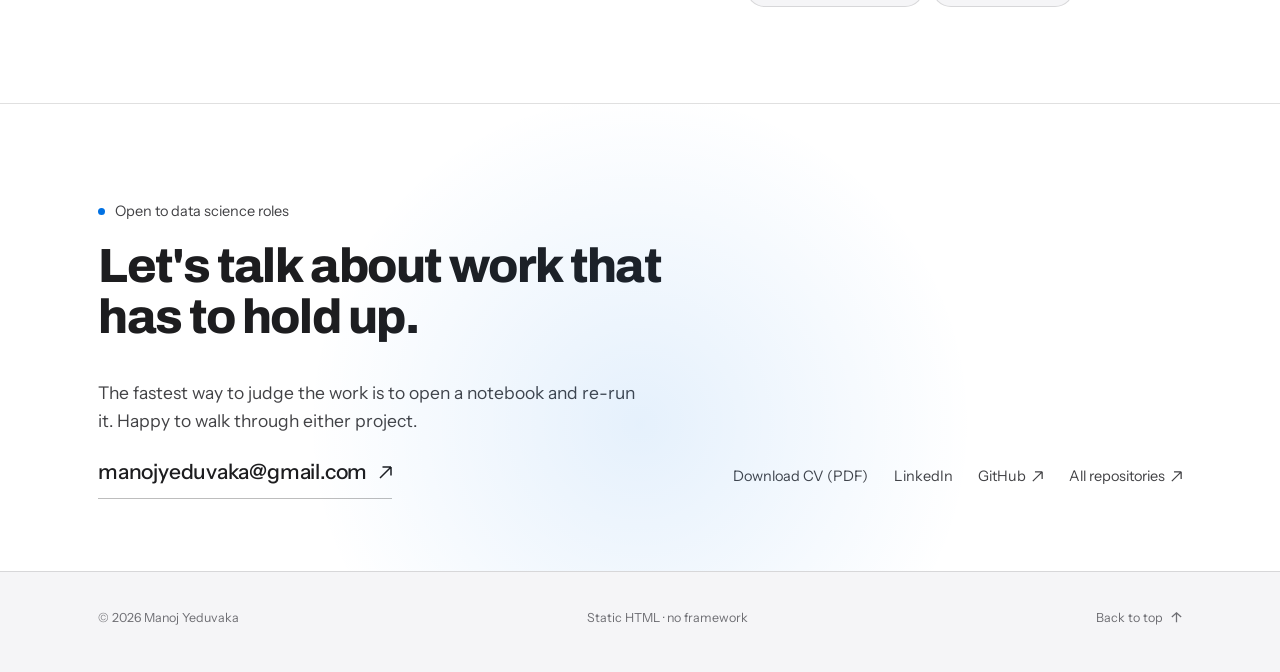
==== commit b221854e: "Add files via upload" ====
--- a/index.html
+++ b/index.html
@@ -6,518 +6,363 @@
 <title>Manoj Yeduvaka — data scientist</title>
 <meta name="description" content="Data science case studies in Python: Bengaluru residential prices and seven years of Indian air quality. Notebooks, reports and decks, all reproducible.">
 <meta name="author" content="Manoj Yeduvaka">
+<meta name="theme-color" content="#FFFFFF" media="(prefers-color-scheme: light)">
+<meta name="theme-color" content="#000000" media="(prefers-color-scheme: dark)">
+<meta name="color-scheme" content="light dark">
+<script>
+  (function () {
+    try {
+      var t = localStorage.getItem('theme');
+      if (t === 'light' || t === 'dark') document.documentElement.dataset.theme = t;
+    } catch (e) {}
+  })();
+</script>
 <meta property="og:title" content="Manoj Yeduvaka — data scientist">
 <meta property="og:description" content="Data science case studies in Python: Bengaluru residential prices and seven years of Indian air quality. Notebooks, reports and decks, all reproducible.">
 <meta property="og:type" content="website">
-<link rel="icon" href="data:image/svg+xml,%3Csvg xmlns='http://www.w3.org/2000/svg' viewBox='0 0 32 32'%3E%3Crect width='32' height='32' fill='%232F6BFF'/%3E%3Ctext x='16' y='23' font-family='Helvetica,Arial' font-size='17' font-weight='bold' fill='white' text-anchor='middle'%3EM%3C/text%3E%3C/svg%3E">
-<style>
-@font-face{font-family:'Archivo';font-style:normal;font-weight:800;font-display:swap;src:url('assets/fonts/archivo-800.woff2') format('woff2');}
-@font-face{font-family:'Instrument Sans';font-style:normal;font-weight:400;font-display:swap;src:url('assets/fonts/instrument-400.woff2') format('woff2');}
-@font-face{font-family:'Instrument Sans';font-style:normal;font-weight:500;font-display:swap;src:url('assets/fonts/instrument-500.woff2') format('woff2');}
-@font-face{font-family:'Instrument Sans';font-style:normal;font-weight:600;font-display:swap;src:url('assets/fonts/instrument-600.woff2') format('woff2');}
-
-:root{
-  --ground:#FFFFFF; --surface:#F2EFE9; --ink:#0A0E28; --ink-2:#474C63; --ink-3:#7C808F;
-  --rule:#DCD8D0; --rule-2:#C9C3B8; --accent:#2F6BFF; --accent-tint:#DBE7FF; --maxw:1140px;
-}
-*,*::before,*::after{box-sizing:border-box}
-html{scroll-behavior:smooth;-webkit-text-size-adjust:100%}
-body{margin:0;background:var(--ground);color:var(--ink);
-  font-family:'Instrument Sans',-apple-system,BlinkMacSystemFont,'Segoe UI',sans-serif;
-  font-size:19px;line-height:1.55;-webkit-font-smoothing:antialiased;text-rendering:optimizeLegibility}
-img{max-width:100%;height:auto;display:block}
-a{color:inherit}
-.wrap{max-width:var(--maxw);margin:0 auto;padding:0 32px}
-.display{font-family:'Archivo',system-ui,sans-serif;font-weight:800;letter-spacing:-.025em;line-height:1.02;margin:0}
-.eyebrow{font-size:14px;font-weight:600;letter-spacing:.14em;text-transform:uppercase;color:var(--accent);margin:0 0 18px}
-.muted{color:var(--ink-2)} .faint{color:var(--ink-3)}
-.accent{color:var(--accent)}
-
-/* nav */
-.nav{border-bottom:1px solid var(--rule);position:sticky;top:0;background:rgba(255,255,255,.92);
-  backdrop-filter:saturate(160%) blur(8px);z-index:20}
-.nav .wrap{display:flex;align-items:center;justify-content:space-between;height:72px;gap:24px}
-.nav a.brand{font-family:'Archivo',sans-serif;font-weight:800;font-size:19px;letter-spacing:-.02em;text-decoration:none}
-.nav nav{display:flex;gap:28px;align-items:center}
-.nav nav a{text-decoration:none;font-size:16px;font-weight:500;color:var(--ink-2)}
-.nav nav a:hover{color:var(--accent)}
-.nav nav a.cta{color:var(--accent);font-weight:600}
-
-/* hero */
-.hero{padding:96px 0 72px;border-bottom:1px solid var(--rule)}
-.hero h1{font-size:clamp(38px,5.2vw,68px);max-width:19ch;margin:0 0 28px}
-.hero p.lead{font-size:clamp(19px,2vw,24px);line-height:1.45;color:var(--ink-2);max-width:56ch;margin:0}
-.stats{display:grid;grid-template-columns:repeat(4,1fr);gap:0;margin-top:64px;border-top:1px solid var(--rule)}
-.stats > div{padding:26px 24px 0 0}
-.stats > div + div{border-left:1px solid var(--rule);padding-left:24px}
-.stats > div > div{padding:0}
-.stats .n{font-family:'Archivo',sans-serif;font-weight:800;font-size:clamp(26px,3vw,38px);letter-spacing:-.03em;line-height:1}
-.stats .l{font-size:15px;color:var(--ink-3);margin-top:8px;line-height:1.35}
-
-/* sections */
-section{padding:88px 0;border-bottom:1px solid var(--rule)}
-section:last-of-type{border-bottom:0}
-h2.sec{font-family:'Archivo',sans-serif;font-weight:800;font-size:clamp(28px,3.4vw,42px);
-  letter-spacing:-.025em;line-height:1.08;margin:0 0 20px;max-width:24ch}
-.sec-lead{font-size:20px;color:var(--ink-2);max-width:62ch;margin:0 0 48px}
-
-/* work cards */
-.cards{display:grid;grid-template-columns:1fr 1fr;gap:40px}
-.card{border:1px solid var(--rule);background:#fff;display:flex;flex-direction:column;
-  text-decoration:none;transition:border-color .18s ease,transform .18s ease}
-.card:hover{border-color:var(--ink);transform:translateY(-2px)}
-.card .thumb{aspect-ratio:16/10;overflow:hidden;background:#fff;border-bottom:1px solid var(--rule);
-  display:flex;align-items:center;justify-content:center;padding:18px 22px}
-.card .thumb img{width:100%;height:100%;object-fit:contain;object-position:center}
-.card .body{padding:28px 28px 30px;display:flex;flex-direction:column;gap:14px;flex:1}
-.card .kicker{font-size:13px;font-weight:600;letter-spacing:.12em;text-transform:uppercase;color:var(--ink-3)}
-.card h3{font-family:'Archivo',sans-serif;font-weight:800;font-size:26px;letter-spacing:-.02em;line-height:1.15;margin:0}
-.card p{margin:0;color:var(--ink-2);font-size:17px;line-height:1.5}
-.card .chips{display:flex;flex-wrap:wrap;gap:8px;margin-top:auto;padding-top:10px}
-.chip{font-size:14px;font-weight:500;padding:6px 12px;background:var(--accent-tint);color:#1B47B8;border-radius:2px}
-.card .go{font-size:16px;font-weight:600;color:var(--accent)}
-
-/* rows */
-.rows{border-top:1px solid var(--rule)}
-.row{display:grid;grid-template-columns:1.1fr 2fr auto;gap:32px;align-items:baseline;
-  padding:26px 0;border-bottom:1px solid var(--rule);text-decoration:none}
-.row:hover .rowtitle{color:var(--accent)}
-.rowtitle{font-weight:600;font-size:19px}
-.rowdesc{color:var(--ink-2);font-size:17px}
-.rowmeta{font-size:14px;color:var(--ink-3);white-space:nowrap}
-
-/* about */
-.about{display:grid;grid-template-columns:1.4fr 1fr;gap:72px}
-.about p{margin:0 0 20px;max-width:56ch}
-.tools h3{font-size:14px;font-weight:600;letter-spacing:.12em;text-transform:uppercase;color:var(--ink-3);margin:0 0 14px}
-.tools ul{list-style:none;padding:0;margin:0 0 32px;display:flex;flex-wrap:wrap;gap:8px}
-.tools li{font-size:15px;padding:7px 13px;border:1px solid var(--rule);border-radius:2px;color:var(--ink-2)}
-
-/* contact */
-.contact a.mail{font-family:'Archivo',sans-serif;font-weight:800;font-size:clamp(24px,3.4vw,40px);
-  letter-spacing:-.025em;text-decoration:none;border-bottom:3px solid var(--accent);padding-bottom:4px;
-  display:inline-block;word-break:break-word}
-.contact a.mail:hover{color:var(--accent)}
-.links{display:flex;gap:28px;margin-top:40px;flex-wrap:wrap}
-.links a{font-size:16px;font-weight:600;text-decoration:none;color:var(--ink-2)}
-.links a:hover{color:var(--accent)}
-
-/* footer */
-footer.site{padding:44px 0;border-top:1px solid var(--rule)}
-footer.site .wrap{display:flex;justify-content:space-between;gap:24px;flex-wrap:wrap;font-size:15px;color:var(--ink-3)}
-
-/* case study page */
-.cs-head{padding:72px 0 56px;border-bottom:1px solid var(--rule)}
-.cs-head h1{font-size:clamp(32px,4.4vw,56px);max-width:22ch;margin:0 0 24px}
-.cs-head .lead{font-size:clamp(18px,2vw,22px);line-height:1.5;color:var(--ink-2);max-width:60ch;margin:0}
-.meta-grid{display:grid;grid-template-columns:repeat(3,1fr);gap:32px;margin-top:48px;padding-top:28px;border-top:1px solid var(--rule)}
-.meta-grid h4{font-size:13px;font-weight:600;letter-spacing:.12em;text-transform:uppercase;color:var(--ink-3);margin:0 0 8px}
-.meta-grid p{margin:0;font-size:16px;color:var(--ink-2)}
-.wrap.prose{max-width:var(--maxw)}
-.wrap.prose > p, .wrap.prose > ul, .wrap.prose > h2, .wrap.prose > .eyebrow, .wrap.prose > .pull{max-width:64ch}
-.wrap.prose > figure, .wrap.prose > .findings, .wrap.prose > .next{max-width:100%}
-.prose p{margin:0 0 22px}
-.prose ul{margin:0 0 22px;padding-left:20px}
-.prose li{margin-bottom:12px}
-.figure{margin:56px 0}
-.figure img{border:1px solid var(--rule)}
-.figure figcaption{font-size:15px;color:var(--ink-3);margin-top:12px;line-height:1.45}
-.findings{display:grid;gap:0;margin:40px 0 0;border-top:1px solid var(--rule)}
-.finding{display:grid;grid-template-columns:88px 1fr;gap:28px;padding:26px 0;border-bottom:1px solid var(--rule)}
-.finding .num{font-family:'Archivo',sans-serif;font-weight:800;font-size:34px;color:var(--accent);line-height:1}
-.finding h3{font-size:19px;font-weight:600;margin:0 0 6px}
-.finding p{margin:0;color:var(--ink-2);font-size:17px;max-width:60ch}
-.pull{border-left:3px solid var(--accent);padding:6px 0 6px 24px;margin:44px 0;
-  font-size:21px;line-height:1.45;color:var(--ink);max-width:60ch}
-.next{display:flex;gap:16px;flex-wrap:wrap;margin-top:28px}
-.btn{display:inline-block;padding:13px 22px;border:1px solid var(--ink);text-decoration:none;
-  font-size:16px;font-weight:600;transition:background .16s ease,color .16s ease}
-.btn:hover{background:var(--ink);color:#fff}
-.btn.primary{background:var(--accent);border-color:var(--accent);color:#fff}
-.btn.primary:hover{background:#1B47B8;border-color:#1B47B8}
-
-@media (max-width:900px){
-  .cards,.about{grid-template-columns:1fr;gap:32px}
-  .stats{grid-template-columns:1fr 1fr}
-  .stats > div:nth-child(3){border-left:0;padding-left:0}
-  .stats > div:nth-child(-n+2){padding-bottom:24px}
-  .row{grid-template-columns:1fr;gap:6px}
-  .meta-grid{grid-template-columns:1fr;gap:22px}
-  .finding{grid-template-columns:56px 1fr;gap:16px}
-  .hero{padding:64px 0 48px}
-  section{padding:64px 0}
-}
-/* ---- motion layer ---- */
-.js [data-reveal]{opacity:0;transform:translateY(16px);
-  transition:opacity .7s cubic-bezier(.2,.7,.3,1),transform .7s cubic-bezier(.2,.7,.3,1)}
-.js [data-reveal].is-in{opacity:1;transform:none}
-.card .thumb img{transition:transform .5s cubic-bezier(.2,.7,.3,1)}
-.card:hover .thumb img{transform:scale(1.025)}
-.nav{transition:box-shadow .25s ease}
-.nav.is-compact{box-shadow:0 1px 0 var(--rule),0 6px 24px rgba(10,14,40,.06)}
-.nav .wrap{transition:height .25s ease}
-.nav.is-compact .wrap{height:60px}
-.hero-cta{display:flex;gap:14px;flex-wrap:wrap;margin-top:36px}
-@view-transition{navigation:auto}
-@media (prefers-reduced-motion:reduce){
-  *,*::before,*::after{animation-duration:.001ms!important;transition-duration:.001ms!important}
-  [data-reveal]{opacity:1;transform:none}
-  html{scroll-behavior:auto}
-}
-
-/* ---- locality explorer ---- */
-.explorer{border:1px solid var(--rule);padding:32px 34px 26px;background:#fff}
-.seg{display:inline-flex;border:1px solid var(--rule);margin-bottom:28px}
-.seg button{appearance:none;border:0;background:#fff;padding:10px 18px;font:inherit;font-size:15px;
-  font-weight:500;color:var(--ink-2);cursor:pointer;transition:background .15s,color .15s}
-.seg button + button{border-left:1px solid var(--rule)}
-.seg button[aria-selected="true"]{background:var(--ink);color:#fff}
-.seg button:focus-visible{outline:2px solid var(--accent);outline-offset:2px}
-.bars{display:flex;flex-direction:column;gap:6px}
-.bar{display:grid;grid-template-columns:200px 1fr 132px;align-items:center;gap:16px;
-  padding:7px 8px;margin:0 -8px;cursor:pointer;background:none;border:0;font:inherit;text-align:left;
-  border-radius:2px;transition:background .15s}
-.bar:hover,.bar:focus-visible,.bar.is-on{background:var(--surface);outline:none}
-.bar:focus-visible{box-shadow:inset 0 0 0 2px var(--accent)}
-.bar .nm{font-size:16px;color:var(--ink-2);white-space:nowrap;overflow:hidden;text-overflow:ellipsis}
-.bar:hover .nm,.bar.is-on .nm{color:var(--ink);font-weight:600}
-.bar .track{height:22px;background:#EAE7E0;position:relative;overflow:hidden}
-.bar .fill{position:absolute;inset:0 auto 0 0;width:0;background:#7FA3FF;
-  transition:width .8s cubic-bezier(.2,.7,.3,1),background .15s}
-.bar:hover .fill,.bar.is-on .fill{background:var(--accent)}
-.bar .val{font-size:15px;font-variant-numeric:tabular-nums;text-align:right;color:var(--ink-2)}
-.bar:hover .val,.bar.is-on .val{color:var(--ink);font-weight:600}
-.detail{margin-top:22px;padding-top:18px;border-top:1px solid var(--rule);min-height:52px;
-  font-size:16px;color:var(--ink-2);line-height:1.5}
-.detail strong{color:var(--ink);font-weight:600}
-.chart-foot{display:flex;justify-content:space-between;gap:24px;flex-wrap:wrap;margin-top:18px;font-size:14px;color:var(--ink-3)}
-.chart-foot a{color:var(--accent);font-weight:600;text-decoration:none}
-.chart-foot a:hover{text-decoration:underline}
-
-@media (max-width:560px){
-  .wrap{padding:0 20px}
-  .nav .wrap{height:64px}
-  .nav nav{gap:16px}
-  .nav nav a{font-size:15px}
-  .nav nav a.hide-sm{display:none}
-  .bar{grid-template-columns:118px 1fr 78px;gap:10px}
-  .bar .nm{font-size:14px}
-  .bar .val{font-size:13px}
-  .explorer{padding:22px 18px 20px}
-  .seg button{padding:9px 13px;font-size:14px}
-}
-</style>
-<script>document.documentElement.className += ' js';</script>
-<noscript><style>[data-reveal]{opacity:1!important;transform:none!important}</style></noscript>
+<link rel="icon" href="data:image/svg+xml,%3Csvg xmlns='http://www.w3.org/2000/svg' viewBox='0 0 32 32'%3E%3Crect width='32' height='32' fill='none'/%3E%3Ccircle cx='16' cy='16' r='7' fill='%230071E3'/%3E%3C/svg%3E">
+<link rel="preload" href="assets/fonts/archivo-800.woff2" as="font" type="font/woff2" crossorigin>
+<link rel="preload" href="assets/fonts/instrument-400.woff2" as="font" type="font/woff2" crossorigin>
+<link rel="stylesheet" href="assets/css/site.css">
 </head>
 <body>
-<header class="nav"><div class="wrap">
-  <a class="brand" href="index.html">Manoj Yeduvaka</a>
-  <nav>
-    <a href="index.html#work">Work</a>
-    <a href="index.html#about" class="hide-sm">About</a>
-    <a href="index.html#contact" class="cta">Contact</a>
-  </nav>
-</div></header>
+
+<a class="skip" href="#work">Skip to work</a>
+
+<header class="nav">
+  <div class="shell nav-in">
+    <a class="brand" href="index.html">
+      <span class="dot" aria-hidden="true"></span>
+      <span>Manoj Yeduvaka<small>Data scientist</small></span>
+    </a>
+    <nav class="nav-links" aria-label="Primary">
+      <a href="#work">Work</a>
+      <a href="#data">The data</a>
+      <a href="#about">About</a>
+      <a class="nav-cta" href="#contact">Let's talk</a>
+    </nav>
+    <div class="nav-end">
+      <button class="theme-btn" type="button" aria-label="Switch appearance">
+        <svg class="sun" width="16" height="16" viewBox="0 0 16 16" fill="none" aria-hidden="true"><circle cx="8" cy="8" r="3.2" stroke="currentColor" stroke-width="1.4"/><path d="M8 1v1.6M8 13.4V15M1 8h1.6M13.4 8H15M3.1 3.1l1.1 1.1M11.8 11.8l1.1 1.1M12.9 3.1l-1.1 1.1M4.2 11.8l-1.1 1.1" stroke="currentColor" stroke-width="1.4" stroke-linecap="round"/></svg>
+        <svg class="moon" width="16" height="16" viewBox="0 0 16 16" fill="none" aria-hidden="true"><path d="M13.5 9.6A5.9 5.9 0 0 1 6.4 2.5a5.9 5.9 0 1 0 7.1 7.1Z" stroke="currentColor" stroke-width="1.4" stroke-linejoin="round"/></svg>
+      </button>
+    </div>
+    <button class="nav-toggle" type="button" aria-expanded="false" aria-controls="menu">
+      <svg width="14" height="14" viewBox="0 0 14 14" fill="none" aria-hidden="true"><path d="M1 4h12M1 10h12" stroke="currentColor" stroke-width="1.5"/></svg>
+      Menu
+    </button>
+  </div>
+  <div class="menu" id="menu">
+    <ul>
+      <li><a href="#work">Work</a></li>
+      <li><a href="#data">The data</a></li>
+      <li><a href="#about">About</a></li>
+      <li><a href="#contact">Contact</a></li>
+    </ul>
+  </div>
+</header>
 
 <main id="top">
-  <div class="hero"><div class="wrap">
-    <p class="eyebrow">Python · pandas · scikit-learn · India</p>
-    <h1 class="display">Data scientist. I take messy public data to a decision — and I say where the model stops working.</h1>
-    <p class="lead">Two end-to-end case studies, 576,000 raw records cleaned between them. Every figure on this site is generated from code, and every number regenerates from a notebook you can open.</p>
-    <div class="hero-cta">
-      <a class="btn primary" href="#work">Read the case studies</a>
-      <a class="btn" href="mailto:manojyeduvaka@gmail.com">Email me</a>
-    </div>
-    <div class="stats">
-      <div><div class="n" data-count="576" data-suffix="k">576k</div><div class="l">raw records cleaned and analysed</div></div>
-      <div><div class="n" data-count="2">2</div><div class="l">case studies, each with report and deck</div></div>
-      <div><div class="n" data-count="9">9</div><div class="l">models compared against baselines</div></div>
-      <div><div class="n" data-count="100" data-suffix="%">100%</div><div class="l">of figures generated from code</div></div>
-    </div>
-  </div></div>
-
-  <section id="work"><div class="wrap">
-    <div data-reveal>
-    <p class="eyebrow">Selected work</p>
-    <h2 class="sec">Two projects, each carried from raw file to a defended conclusion</h2>
-    <p class="sec-lead">Both follow the same discipline: state the question, count what cleaning removes, compare against a naive baseline, and report the failure modes.</p>
-    </div>
-    <div class="cards">
-      <a class="card" data-reveal href="work/bengaluru-housing.html">
-        <div class="thumb"><img src="assets/img/bengaluru-locality.webp" alt="Median price per square foot by Bengaluru locality" loading="lazy"></div>
-        <div class="body">
-          <span class="kicker">Regression · 13,320 listings</span>
-          <h3>What actually sets a Bengaluru asking price</h3>
-          <p>Built-up area explains most of the price; locality sets the rate. The same square foot costs 4.8× more in one part of the city than another.</p>
-          <div class="chips"><span class="chip">R² 0.68 held out</span><span class="chip">₹27.6 L MAE</span><span class="chip">4.8× locality spread</span></div>
-          <span class="go">Read the case study →</span>
-        </div>
-      </a>
-      <a class="card" data-reveal href="work/india-air-quality.html">
-        <div class="thumb"><img src="assets/img/air-trend.webp" alt="Mean AQI by year on a constant panel of Indian cities" loading="lazy"></div>
-        <div class="body">
-          <span class="kicker">Time series · 254,138 city-days</span>
-          <h3>Seven years of Indian air, on a like-for-like panel</h3>
-          <p>The monitoring network grew twelve-fold, which fakes a trend. Rebuilt on a constant panel, AQI fell 17.9% — while the season moves 2.6× more.</p>
-          <div class="chips"><span class="chip">−17.9% since 2017</span><span class="chip">2.56× seasonal swing</span><span class="chip">8.8% over persistence</span></div>
-          <span class="go">Read the case study →</span>
-        </div>
-      </a>
-    </div>
-  </div></section>
-
-
-  <section id="explore"><div class="wrap">
-    <div data-reveal>
-    <p class="eyebrow">From the Bengaluru study · interactive</p>
-    <h2 class="sec">What a square foot costs, locality by locality</h2>
-    <p class="sec-lead">Median asking price per square foot across 91 Bengaluru localities with at least 30 listings. Pick a view, then hover or tab through a bar.</p>
-    </div>
-    <div class="explorer" data-reveal>
-      <div class="seg" role="tablist" aria-label="Sort localities">
-        <button role="tab" aria-selected="true" data-mode="high">Most expensive</button>
-        <button role="tab" aria-selected="false" data-mode="low">Most affordable</button>
-      </div>
-      <div class="bars" id="loc-bars">
-        <button class="bar" data-i="0" aria-label="Rajaji Nagar, Rs 13,719 per square foot">
-          <span class="nm">Rajaji Nagar</span>
-          <span class="track"><span class="fill" data-w="100.0"></span></span>
-          <span class="val">₹13,719</span>
-        </button>
-        <button class="bar" data-i="1" aria-label="Malleshwaram, Rs 12,500 per square foot">
-          <span class="nm">Malleshwaram</span>
-          <span class="track"><span class="fill" data-w="91.1"></span></span>
-          <span class="val">₹12,500</span>
-        </button>
-        <button class="bar" data-i="2" aria-label="Indira Nagar, Rs 11,565 per square foot">
-          <span class="nm">Indira Nagar</span>
-          <span class="track"><span class="fill" data-w="84.3"></span></span>
-          <span class="val">₹11,565</span>
-        </button>
-        <button class="bar" data-i="3" aria-label="Frazer Town, Rs 9,964 per square foot">
-          <span class="nm">Frazer Town</span>
-          <span class="track"><span class="fill" data-w="72.6"></span></span>
-          <span class="val">₹9,964</span>
-        </button>
-        <button class="bar" data-i="4" aria-label="Koramangala, Rs 9,124 per square foot">
-          <span class="nm">Koramangala</span>
-          <span class="track"><span class="fill" data-w="66.5"></span></span>
-          <span class="val">₹9,124</span>
-        </button>
-        <button class="bar" data-i="5" aria-label="Hebbal Kempapura, Rs 9,118 per square foot">
-          <span class="nm">Hebbal Kempapura</span>
-          <span class="track"><span class="fill" data-w="66.5"></span></span>
-          <span class="val">₹9,118</span>
-        </button>
-        <button class="bar" data-i="6" aria-label="Hosakerehalli, Rs 8,952 per square foot">
-          <span class="nm">Hosakerehalli</span>
-          <span class="track"><span class="fill" data-w="65.3"></span></span>
-          <span class="val">₹8,952</span>
-        </button>
-        <button class="bar" data-i="7" aria-label="Kundalahalli, Rs 7,432 per square foot">
-          <span class="nm">Kundalahalli</span>
-          <span class="track"><span class="fill" data-w="54.2"></span></span>
-          <span class="val">₹7,432</span>
-        </button>
-      </div>
-      <div class="detail" id="loc-detail" aria-live="polite"><strong>Rajaji Nagar</strong> — ₹13,719 per sq ft. A typical flat asks ₹2.50 crore, across 96 listings.</div>
-      <div class="chart-foot">
-        <span>Source: 11,423 cleaned listings · median per locality, at least 30 listings</span>
-        <a href="work/bengaluru-housing.html">Full case study →</a>
-      </div>
-    </div>
-  </div></section>
-
-  <section><div class="wrap">
-    <p class="eyebrow">Also in the repository</p>
-    <h2 class="sec">Smaller studies, same habits</h2>
-    <div class="rows">
-      <a class="row" href="https://github.com/nx-manoj/Machine-learning-projects/tree/main/India-Agro-Power-Water-Nexus">
-        <span class="rowtitle">India Agro-Power-Water Nexus</span>
-        <span class="rowdesc">Panel OLS, ridge fixed effects, random forest and gradient boosting across 20 states, 2004–2025, with K-means policy clustering.</span>
-        <span class="rowmeta">Econometrics + ML</span>
-      </a>
-      <a class="row" href="https://github.com/nx-manoj/Machine-learning-projects/tree/main/BullDozer">
-        <span class="rowtitle">BullDozer price prediction</span>
-        <span class="rowdesc">Sale-price regression on the classic bulldozer auction dataset — feature engineering from dates and machine configuration.</span>
-        <span class="rowmeta">Regression</span>
-      </a>
-      <a class="row" href="https://github.com/nx-manoj/Machine-learning-projects/blob/main/notebooks/Heart%20Disease%20Analysis.ipynb">
-        <span class="rowtitle">Heart disease analysis</span>
-        <span class="rowdesc">Exploratory classification notebook: risk-factor distributions and a baseline model on clinical measurements.</span>
-        <span class="rowmeta">Classification</span>
-      </a>
-    </div>
-  </div></section>
-
-  <section id="about"><div class="wrap">
-    <p class="eyebrow">About</p>
-    <div class="about">
-      <div>
-        <h2 class="sec">I care more about the cleaning than the model</h2>
-        <p>Most of the value in a data project is decided before any model is fitted. In the Bengaluru study, one row in seven was unusable — duplicates, impossible floor areas, area stored as text across six units. In the air-quality study, the monitoring network grew twelve-fold, so a national average would have measured coverage rather than air. Both of those are data decisions, and both change the answer.</p>
-        <p>So I work in a fixed order: audit the raw file, make every exclusion explicit and counted, model against a naive baseline, then report the failure modes. A model that under-predicts above ₹1.5 crore is more useful described than hidden.</p>
-        <p>Each project ships as a reproducible notebook plus a written report and a deck — the same finding in three formats, all generated from one source so no number drifts between them.</p>
-      </div>
-      <div class="tools">
-        <h3>Tools</h3>
-        <ul>
-          <li>Python</li><li>pandas</li><li>NumPy</li><li>scikit-learn</li>
-          <li>matplotlib</li><li>seaborn</li><li>Jupyter</li><li>Git</li>
-        </ul>
-        <h3>Methods</h3>
-        <ul>
-          <li>Cleaning &amp; audit</li><li>EDA</li><li>Feature engineering</li>
-          <li>Cross-validation</li><li>Time-based splits</li><li>Baseline comparison</li>
-          <li>Permutation importance</li><li>Panel construction</li>
-        </ul>
-      </div>
-    </div>
-  </div></section>
-
-  <section id="contact"><div class="wrap contact">
-    <p class="eyebrow">Contact</p>
-    <h2 class="sec">Open to data science roles</h2>
-    <p class="sec-lead">The fastest way to judge the work is to open a notebook and re-run it. Happy to walk through either project.</p>
-    <a class="mail" href="mailto:manojyeduvaka@gmail.com">manojyeduvaka@gmail.com</a>
-    <div class="links">
-      <a href="https://github.com/nx-manoj">GitHub ↗</a>
-      <a href="https://github.com/nx-manoj/Machine-learning-projects">All repositories ↗</a>
-    </div>
-  </div></section>
+
+  <!-- ============================ HERO ============================ -->
+  <section class="hero" aria-labelledby="hero-title">
+    <div class="hero-glow" aria-hidden="true"></div>
+
+    <div class="shell hero-in">
+      <p class="hero-eyebrow">
+        <span>Data scientist · Visakhapatnam, India</span>
+        <span class="rule" aria-hidden="true"></span>
+        <span class="badge"><i aria-hidden="true"></i>Open to data science roles</span>
+      </p>
+
+      <h1 class="display hero-title" id="hero-title">
+        I take messy public data to a decision.
+      </h1>
+
+      <p class="hero-sub">
+        Two end-to-end case studies, <strong>576,000 raw records</strong> cleaned between them —
+        with an honest account of where each model stops working. Every figure on this site is
+        generated from code you can re-run.
+      </p>
+
+      <div class="hero-actions">
+        <a class="btn solid" href="#work">
+          <span>Read the case studies
+            <svg class="arw" width="13" height="13" viewBox="0 0 13 13" fill="none" aria-hidden="true"><path d="M1 12L12 1M12 1H3.5M12 1V9.5" stroke="currentColor" stroke-width="1.5"/></svg>
+          </span>
+        </a>
+        <a class="btn" href="assets/Yeduvaka-Manoj-Chaandu-Resume.pdf" download>
+          Download CV
+          <svg width="13" height="13" viewBox="0 0 13 13" fill="none" aria-hidden="true"><path d="M6.5 1v10M2 7l4.5 4.5L11 7" stroke="currentColor" stroke-width="1.5"/></svg>
+        </a>
+        <a class="btn btn-ghost" href="mailto:manojyeduvaka@gmail.com">Email me</a>
+      </div>
+    </div>
+
+    <div class="shell">
+      <div class="stats">
+        <div class="st">
+          <div class="n">576,000</div>
+          <div class="l">raw records cleaned and analysed</div>
+        </div>
+        <div class="st">
+          <div class="n">2</div>
+          <div class="l">end-to-end case studies, each with a report and a deck</div>
+        </div>
+        <div class="st">
+          <div class="n">9</div>
+          <div class="l">models compared against a naive baseline</div>
+        </div>
+      </div>
+    </div>
+  </section>
+
+  <!-- ============================ WORK ============================ -->
+  <section class="sec" id="work">
+    <div class="shell">
+      <div class="sec-head">
+        <p class="sec-idx"><b>01</b> Selected work</p>
+        <h2 class="sec-title">Two projects, carried from raw file to a defended conclusion</h2>
+        <p class="sec-lead">
+          Both follow the same discipline: state the question, count what cleaning removes,
+          compare against a naive baseline, and report the failure modes.
+        </p>
+      </div>
+
+      <div class="work-grid">
+        <article class="pcard">
+          <div class="pcard-media">
+            <span class="fig">Fig. 01 — held-out predictions</span>
+            <img src="assets/img/bengaluru-model.webp" alt="Held-out predictions and residuals for the Bengaluru price model" loading="lazy">
+          </div>
+          <div class="pcard-body">
+            <div class="pcard-kicker"><span>Regression</span><span>13,320 listings</span></div>
+            <h3><a href="work/bengaluru-housing.html">What actually sets a Bengaluru asking price</a></h3>
+            <p>Built-up area explains most of the price; locality sets the rate. The same square
+               foot costs 4.8× more in one part of the city than another.</p>
+            <div class="metrics">
+              <div><div class="k">R² 0.68</div><div class="v">held out</div></div>
+              <div><div class="k">₹27.6 L</div><div class="v">MAE</div></div>
+              <div><div class="k">4.8×</div><div class="v">locality spread</div></div>
+            </div>
+            <span class="go">Read the case study <i aria-hidden="true"></i></span>
+          </div>
+        </article>
+
+        <article class="pcard">
+          <div class="pcard-media">
+            <span class="fig">Fig. 02 — two constant panels</span>
+            <img src="assets/img/air-trend.webp" alt="Mean AQI on two constant panels, 2017 to 2023" loading="lazy">
+          </div>
+          <div class="pcard-body">
+            <div class="pcard-kicker"><span>Time series</span><span>254,138 city-days</span></div>
+            <h3><a href="work/india-air-quality.html">Seven years of Indian air, on a like-for-like panel</a></h3>
+            <p>The monitoring network grew twelve-fold, which fakes a trend. Rebuilt on a constant
+               panel, AQI fell 17.9% — while the season moves 2.6× more.</p>
+            <div class="metrics">
+              <div><div class="k">−17.9%</div><div class="v">since 2017</div></div>
+              <div><div class="k">2.56×</div><div class="v">seasonal swing</div></div>
+              <div><div class="k">8.8%</div><div class="v">over persistence</div></div>
+            </div>
+            <span class="go">Read the case study <i aria-hidden="true"></i></span>
+          </div>
+        </article>
+      </div>
+    </div>
+  </section>
+
+  <!-- ============================ DATA ============================ -->
+  <section class="sec" id="data">
+    <div class="shell">
+      <div class="sec-head">
+        <p class="sec-idx"><b>02</b> From the Bengaluru study</p>
+        <h2 class="sec-title">What a square foot costs, locality by locality</h2>
+        <p class="sec-lead">
+          Median asking price per square foot, for the eight most and least expensive of 91
+          Bengaluru localities with at least 30 listings.
+        </p>
+      </div>
+
+      <div class="explorer">
+        <div class="exp-top">
+          <div class="exp-read">
+            <div class="nm" id="loc-name">Rajaji Nagar</div>
+            <div class="big" id="loc-big">₹13,719<span class="cur">/sq ft</span></div>
+          </div>
+          <div class="seg" role="group" aria-label="Chart view">
+            <button type="button" data-mode="high" aria-pressed="true">Most expensive</button>
+            <button type="button" data-mode="low" aria-pressed="false">Most affordable</button>
+          </div>
+        </div>
+
+        <p class="exp-cap">Rajaji Nagar asks 4.8× what Attibele does for the same square foot.</p>
+
+        <div class="bars" id="loc-bars" role="group" aria-label="Localities by median price per square foot"></div>
+
+        <p class="exp-detail" id="loc-detail" aria-live="polite">
+          <strong>Rajaji Nagar</strong> — a typical flat asks ₹2.50 crore, across 96 listings.
+        </p>
+
+        <div class="exp-foot">
+          <span>Source: 11,423 cleaned listings · median per locality, at least 30 listings</span>
+          <a href="work/bengaluru-housing.html">Full case study →</a>
+        </div>
+      </div>
+    </div>
+  </section>
+
+  <!-- ========================= MORE WORK ========================= -->
+  <section class="sec" id="more">
+    <div class="shell">
+      <div class="sec-head">
+        <p class="sec-idx"><b>03</b> Also in the repository</p>
+        <h2 class="sec-title">Smaller studies, same habits</h2>
+      </div>
+
+      <div class="rows">
+        <a class="row" href="https://github.com/nx-manoj/Machine-learning-projects/tree/main/India-Agro-Power-Water-Nexus" target="_blank" rel="noopener">
+          <span class="rn">01</span>
+          <h3>India Agro-Power-Water Nexus</h3>
+          <p>Panel OLS, ridge fixed effects, random forest and gradient boosting across 20 states, 2004–2025, with K-means policy clustering.</p>
+          <span class="tag">Econometrics + ML</span>
+        </a>
+        <a class="row" href="https://github.com/nx-manoj/Machine-learning-projects/tree/main/BullDozer" target="_blank" rel="noopener">
+          <span class="rn">02</span>
+          <h3>BullDozer price prediction</h3>
+          <p>Sale-price regression on the classic bulldozer auction dataset — feature engineering from dates and machine configuration.</p>
+          <span class="tag">Regression</span>
+        </a>
+        <a class="row" href="https://github.com/nx-manoj/Machine-learning-projects/blob/main/notebooks/Heart%20Disease%20Analysis.ipynb" target="_blank" rel="noopener">
+          <span class="rn">03</span>
+          <h3>Heart disease analysis</h3>
+          <p>Exploratory classification notebook: risk-factor distributions and a baseline model on clinical measurements.</p>
+          <span class="tag">Classification</span>
+        </a>
+        <a class="row" href="https://github.com/nx-manoj/DataPilot" target="_blank" rel="noopener">
+          <span class="rn">04</span>
+          <h3>DataPilot</h3>
+          <p>MIT-licensed Python EDA library built on Polars and Arrow, with five LLM providers.</p>
+          <span class="tag">Library</span>
+        </a>
+        <a class="row" href="https://github.com/nx-manoj/loan-risk-platform" target="_blank" rel="noopener">
+          <span class="rn">05</span>
+          <h3>Loan risk platform</h3>
+          <p>XGBoost credit-risk model with SHAP explanations, served through FastAPI and Docker.</p>
+          <span class="tag">ML in production</span>
+        </a>
+      </div>
+    </div>
+  </section>
+
+  <!-- ============================ ABOUT ============================ -->
+  <section class="sec" id="about">
+    <div class="shell">
+      <div class="sec-head">
+        <p class="sec-idx"><b>04</b> About</p>
+        <h2 class="sec-title">I care more about the cleaning than the model</h2>
+      </div>
+
+      <div class="about">
+        <div class="about-body">
+          <p>Most of the value in a data project is decided before any model is fitted.</p>
+
+          <p>In the Bengaluru study, one row in seven was unusable — duplicates, impossible
+            floor areas, area stored as text across six units. In the air-quality study, the
+            monitoring network grew twelve-fold, so a national average would have measured
+            coverage rather than air. Both of those are data decisions, and both change the answer.</p>
+
+          <p>So I work in a fixed order: audit the raw file, make every exclusion explicit
+            and counted, model against a naive baseline, then report the failure modes. A model
+            that under-predicts above ₹1.5 crore is more useful described than hidden.</p>
+
+          <p>Each project ships as a reproducible notebook plus a written report and a
+            deck — the same finding in three formats, all generated from one source so no number
+            drifts between them.</p>
+
+          <p class="dim">BCA in Data Science, Aditya Educational Institutions, Visakhapatnam —
+            expected 2027. Microsoft PL-300, Power BI Data Analyst Associate, certified.</p>
+        </div>
+
+        <div>
+          <blockquote class="pullquote">A model that is unbiased in the middle and wrong at the top is a checking tool, not a valuation engine.</blockquote>
+
+          <figure class="portrait" aria-label="Portrait">
+            <div class="ph" aria-hidden="true">MY</div>
+            <img src="assets/img/portrait.jpg" alt="Manoj Yeduvaka" onerror="this.remove()">
+            <figcaption class="tag">Visakhapatnam</figcaption>
+          </figure>
+
+          <div class="tools">
+            <div>
+              <h3>Tools</h3>
+              <div class="chips">
+                <span class="chip">Python</span><span class="chip">pandas</span><span class="chip">NumPy</span>
+                <span class="chip">scikit-learn</span><span class="chip">matplotlib</span><span class="chip">seaborn</span>
+                <span class="chip">Jupyter</span><span class="chip">Git</span>
+              </div>
+            </div>
+            <div>
+              <h3>Methods</h3>
+              <div class="chips">
+                <span class="chip">Cleaning &amp; audit</span><span class="chip">EDA</span>
+                <span class="chip">Feature engineering</span><span class="chip">Cross-validation</span>
+                <span class="chip">Time-based splits</span><span class="chip">Baseline comparison</span>
+                <span class="chip">Permutation importance</span><span class="chip">Panel construction</span>
+              </div>
+            </div>
+          </div>
+        </div>
+      </div>
+    </div>
+  </section>
+
+  <!-- =========================== CONTACT =========================== -->
+  <section class="contact" id="contact">
+    <div class="contact-glow" aria-hidden="true"></div>
+    <div class="shell">
+      <p class="kicker"><span class="dot" aria-hidden="true"></span>Open to data science roles</p>
+
+      <h2>Let's talk about work that has to hold up.</h2>
+
+      <div class="contact-row">
+        <div>
+          <p class="dim">
+            The fastest way to judge the work is to open a notebook and re-run it.
+            Happy to walk through either project.
+          </p>
+          <a class="mail-link" href="mailto:manojyeduvaka@gmail.com">
+            manojyeduvaka@gmail.com
+            <svg width="13" height="13" viewBox="0 0 13 13" fill="none" aria-hidden="true"><path d="M1 12L12 1M12 1H3.5M12 1V9.5" stroke="currentColor" stroke-width="1.5"/></svg>
+          </a>
+        </div>
+
+        <div class="socials">
+          <a href="assets/Yeduvaka-Manoj-Chaandu-Resume.pdf" download>Download CV (PDF)</a>
+          <a href="https://linkedin.com/in/manoj-yeduvaka-599112313" target="_blank" rel="noopener">LinkedIn</a>
+          <a href="https://github.com/nx-manoj" target="_blank" rel="noopener">GitHub
+            <svg width="11" height="11" viewBox="0 0 13 13" fill="none" aria-hidden="true"><path d="M1 12L12 1M12 1H3.5M12 1V9.5" stroke="currentColor" stroke-width="1.5"/></svg>
+          </a>
+          <a href="https://github.com/nx-manoj/Machine-learning-projects" target="_blank" rel="noopener">All repositories
+            <svg width="11" height="11" viewBox="0 0 13 13" fill="none" aria-hidden="true"><path d="M1 12L12 1M12 1H3.5M12 1V9.5" stroke="currentColor" stroke-width="1.5"/></svg>
+          </a>
+        </div>
+      </div>
+    </div>
+  </section>
 </main>
-<footer class="site"><div class="wrap">
-  <span>© 2026 Manoj Yeduvaka</span>
-  <span>Built as static HTML — no framework, no build step.</span>
-</div></footer>
+
+<footer class="site">
+  <div class="shell foot">
+    <span>© 2026 Manoj Yeduvaka</span>
+    <span>Static HTML · no framework</span>
+    <a class="totop" href="#top">Back to top
+      <svg width="11" height="11" viewBox="0 0 13 13" fill="none" aria-hidden="true"><path d="M6.5 12V1M1 6L6.5 1L12 6" stroke="currentColor" stroke-width="1.5"/></svg>
+    </a>
+  </div>
+</footer>
+
 <script>window.LOC_DATA={"high":[{"name":"Rajaji Nagar","ppsf":13719,"price":250.5,"n":96},{"name":"Malleshwaram","ppsf":12500,"price":252.0,"n":49},{"name":"Indira Nagar","ppsf":11565,"price":191.0,"n":41},{"name":"Frazer Town","ppsf":9964,"price":210.0,"n":36},{"name":"Koramangala","ppsf":9124,"price":150.0,"n":67},{"name":"Hebbal Kempapura","ppsf":9118,"price":170.0,"n":31},{"name":"Hosakerehalli","ppsf":8952,"price":151.5,"n":34},{"name":"Kundalahalli","ppsf":7432,"price":97.5,"n":40}],"low":[{"name":"Attibele","ppsf":2885,"price":24.9,"n":39},{"name":"Chandapura","ppsf":2951,"price":30.0,"n":62},{"name":"Electronic City Phase II","ppsf":3226,"price":40.0,"n":100},{"name":"Channasandra","ppsf":3576,"price":40.0,"n":36},{"name":"Begur Road","ppsf":3700,"price":49.3,"n":68},{"name":"Sarjapur","ppsf":3871,"price":50.0,"n":78},{"name":"Bommasandra","ppsf":3894,"price":40.4,"n":34},{"name":"Bisuvanahalli","ppsf":3898,"price":41.0,"n":37}]};</script>
-<script>
-(function(){
-  var reduce = window.matchMedia('(prefers-reduced-motion: reduce)').matches;
-  var revealEls = Array.prototype.slice.call(document.querySelectorAll('[data-reveal]'));
-
-  function revealAll(){ revealEls.forEach(function(el){ el.classList.add('is-in'); }); }
-
-  if (!('IntersectionObserver' in window) || reduce) {
-    revealAll();
-  } else {
-    var io = new IntersectionObserver(function(entries){
-      entries.forEach(function(e){
-        if (e.isIntersecting) { e.target.classList.add('is-in'); io.unobserve(e.target); }
-      });
-    }, {rootMargin: '0px 0px -6% 0px', threshold: 0.06});
-    revealEls.forEach(function(el, i){
-      el.style.transitionDelay = (Math.min(i, 4) * 70) + 'ms';
-      io.observe(el);
-    });
-    setTimeout(revealAll, 2500);   /* safety net: never leave content hidden */
-  }
-
-  /* count-up statistics */
-  var nums = Array.prototype.slice.call(document.querySelectorAll('[data-count]'));
-  function countUp(el){
-    var target = parseFloat(el.getAttribute('data-count'));
-    var suffix = el.getAttribute('data-suffix') || '';
-    if (reduce) { el.textContent = target + suffix; return; }
-    var start = null, dur = 900;
-    function step(ts){
-      if (!start) start = ts;
-      var p = Math.min((ts - start) / dur, 1);
-      var eased = 1 - Math.pow(1 - p, 3);
-      el.textContent = Math.round(target * eased) + suffix;
-      if (p < 1) requestAnimationFrame(step);
-    }
-    requestAnimationFrame(step);
-    setTimeout(function(){ el.textContent = target + suffix; }, dur + 250);
-  }
-  if ('IntersectionObserver' in window && !reduce) {
-    var io2 = new IntersectionObserver(function(en){
-      en.forEach(function(e){ if (e.isIntersecting) { countUp(e.target); io2.unobserve(e.target); } });
-    }, {threshold: 0.6});
-    nums.forEach(function(n){ io2.observe(n); });
-  } else { nums.forEach(countUp); }
-
-  /* nav condense */
-  var nav = document.querySelector('.nav');
-  if (nav) {
-    var onScroll = function(){ nav.classList.toggle('is-compact', window.scrollY > 12); };
-    window.addEventListener('scroll', onScroll, {passive: true});
-    onScroll();
-  }
-
-  /* locality explorer */
-  var barsEl = document.getElementById('loc-bars');
-  if (!barsEl || !window.LOC_DATA) return;
-  var data = window.LOC_DATA;
-  var detail = document.getElementById('loc-detail');
-  var mode = 'high';
-
-  function fmt(n){ return n.toLocaleString('en-IN'); }
-
-  function show(i){
-    var r = data[mode][i];
-    if (!r || !detail) return;
-    var money = r.price >= 100 ? '₹' + (r.price / 100).toFixed(2) + ' crore' : '₹' + r.price.toFixed(1) + ' lakh';
-    detail.innerHTML = '<strong>' + r.name + '</strong> — ₹' + fmt(r.ppsf) +
-      ' per sq ft. A typical flat asks ' + money + ', across ' + r.n + ' listings.';
-    Array.prototype.forEach.call(barsEl.querySelectorAll('.bar'), function(b, j){
-      b.classList.toggle('is-on', j === i);
-    });
-  }
-
-  function bind(){
-    Array.prototype.forEach.call(barsEl.querySelectorAll('.bar'), function(b){
-      var i = parseInt(b.getAttribute('data-i'), 10);
-      b.addEventListener('mouseenter', function(){ show(i); });
-      b.addEventListener('focus', function(){ show(i); });
-      b.addEventListener('click', function(){ show(i); });
-    });
-  }
-
-  function paint(){
-    Array.prototype.forEach.call(barsEl.querySelectorAll('.fill'), function(f, i){
-      var w = f.getAttribute('data-w') + '%';
-      if (reduce) { f.style.width = w; return; }
-      setTimeout(function(){ f.style.width = w; }, 120 + i * 55);
-    });
-  }
-
-  function render(){
-    var rows = data[mode];
-    var max = Math.max.apply(null, rows.map(function(r){ return r.ppsf; }));
-    barsEl.innerHTML = rows.map(function(r, i){
-      return '<button class="bar" data-i="' + i + '" aria-label="' + r.name + ', Rs ' + fmt(r.ppsf) +
-        ' per square foot"><span class="nm">' + r.name + '</span>' +
-        '<span class="track"><span class="fill" data-w="' + (r.ppsf / max * 100).toFixed(1) + '"></span></span>' +
-        '<span class="val">₹' + fmt(r.ppsf) + '</span></button>';
-    }).join('');
-    bind();
-    paint();
-    show(0);
-  }
-
-  Array.prototype.forEach.call(document.querySelectorAll('.seg button'), function(btn){
-    btn.addEventListener('click', function(){
-      Array.prototype.forEach.call(document.querySelectorAll('.seg button'), function(b){
-        b.setAttribute('aria-selected', 'false');
-      });
-      btn.setAttribute('aria-selected', 'true');
-      mode = btn.getAttribute('data-mode');
-      render();
-    });
-  });
-
-  /* first paint: animate the server-rendered bars when they scroll in */
-  if ('IntersectionObserver' in window && !reduce) {
-    var io3 = new IntersectionObserver(function(en){
-      en.forEach(function(e){ if (e.isIntersecting) { paint(); io3.disconnect(); } });
-    }, {threshold: 0.25});
-    io3.observe(barsEl);
-  } else { paint(); }
-
-  bind();
-})();
-</script>
+<script src="assets/js/site.js" defer></script>
+<script src="assets/js/home.js" defer></script>
 </body>
 </html>
--- a/assets/css/site.css
+++ b/assets/css/site.css
@@ -0,0 +1,499 @@
+/* ==========================================================================
+   Manoj Yeduvaka — portfolio
+   Theme: Apple system palette.
+   Light  — #FFFFFF canvas, #1D1D1F ink, systemBlue #0071E3
+   Dark   — #000000 canvas, #F5F5F7 ink, systemBlue #0A84FF for text
+   Follows the OS appearance by default; the nav switch overrides it.
+   ========================================================================== */
+
+@font-face{font-family:'Archivo';font-style:normal;font-weight:800;font-display:swap;
+  src:url('../fonts/archivo-800.woff2') format('woff2');unicode-range:U+0000-00FF,U+0131,U+2000-206F,U+2122;}
+@font-face{font-family:'Archivo';font-style:normal;font-weight:800;font-display:swap;
+  src:url('../fonts/archivo-800-ext.woff2') format('woff2');}
+@font-face{font-family:'Instrument Sans';font-style:normal;font-weight:400;font-display:swap;
+  src:url('../fonts/instrument-400.woff2') format('woff2');}
+@font-face{font-family:'Instrument Sans';font-style:normal;font-weight:500;font-display:swap;
+  src:url('../fonts/instrument-500.woff2') format('woff2');}
+@font-face{font-family:'Instrument Sans';font-style:normal;font-weight:600;font-display:swap;
+  src:url('../fonts/instrument-600.woff2') format('woff2');}
+
+/* ---------------------------------------------------------- LIGHT (default) */
+:root{
+  color-scheme:light;
+
+  --bg:#FFFFFF;
+  --bg-2:#F5F5F7;          /* Apple's gray surface */
+  --bg-3:#EDEDF0;
+  --card:#FFFFFF;
+  --fg:#1D1D1F;            /* 16.8:1 */
+  --fg-2:#424245;          /* 10.0:1 */
+  --fg-3:#6E6E73;          /*  5.1:1 */
+  --line:rgba(0,0,0,.12);
+  --line-2:rgba(0,0,0,.26);
+  --hover:rgba(0,0,0,.045);
+  --nav-bg:rgba(255,255,255,.86);
+
+  --accent:#0071E3;        /* filled buttons — white label at 4.7:1 */
+  --accent-press:#0066CC;
+  --accent-text:#0066CC;   /* links and labels — 5.6:1 */
+  --accent-ink:#FFFFFF;
+  --accent-wash:rgba(0,113,227,.06);
+  --glow:rgba(0,113,227,.10);
+
+  --paper:#F5F5F7;
+  --paper-line:rgba(0,0,0,.08);
+  --ink:#1D1D1F;
+  --ink-2:#424245;
+  --ink-3:#6E6E73;
+
+  --t-display:clamp(34px,4.6vw,58px);
+  --t-h2:clamp(26px,3.2vw,38px);
+  --t-h3:clamp(19px,1.7vw,23px);
+  --t-body:clamp(16px,.5vw + 14.6px,17.5px);
+  --t-small:14.5px;
+  --t-micro:12.5px;
+
+  --maxw:1180px;
+  --pad:clamp(20px,5vw,48px);
+  --sec:clamp(56px,7.5vw,104px);
+  --radius:18px;
+  --radius-sm:12px;
+  --ease:cubic-bezier(.22,.61,.36,1);
+
+  --font-display:'Archivo',-apple-system,BlinkMacSystemFont,'Segoe UI',sans-serif;
+  --font-text:'Instrument Sans',-apple-system,BlinkMacSystemFont,'Segoe UI',sans-serif;
+  --mono:ui-monospace,'SFMono-Regular','SF Mono',Menlo,Consolas,monospace;
+}
+
+/* ---------------------------------------------------------- DARK (OS setting) */
+@media (prefers-color-scheme:dark){
+  :root:not([data-theme="light"]){
+    color-scheme:dark;
+    --bg:#000000;
+    --bg-2:#161617;
+    --bg-3:#1D1D1F;
+    --card:#161617;
+    --fg:#F5F5F7;            /* 19.3:1 */
+    --fg-2:#A1A1A6;          /*  8.2:1 */
+    --fg-3:#86868B;          /*  5.8:1 */
+    --line:rgba(255,255,255,.14);
+    --line-2:rgba(255,255,255,.30);
+    --hover:rgba(255,255,255,.06);
+    --nav-bg:rgba(0,0,0,.86);
+    --accent:#0071E3;
+    --accent-press:#0066CC;
+    --accent-text:#0A84FF;   /*  5.8:1 on black */
+    --accent-ink:#FFFFFF;
+    --accent-wash:rgba(10,132,255,.08);
+    --glow:rgba(10,132,255,.12);
+  }
+}
+
+/* ---------------------------------------------------------- DARK (manual) */
+:root[data-theme="dark"]{
+  color-scheme:dark;
+  --bg:#000000;
+  --bg-2:#161617;
+  --bg-3:#1D1D1F;
+  --card:#161617;
+  --fg:#F5F5F7;
+  --fg-2:#A1A1A6;
+  --fg-3:#86868B;
+  --line:rgba(255,255,255,.14);
+  --line-2:rgba(255,255,255,.30);
+  --hover:rgba(255,255,255,.06);
+  --nav-bg:rgba(0,0,0,.86);
+  --accent:#0071E3;
+  --accent-press:#0066CC;
+  --accent-text:#0A84FF;
+  --accent-ink:#FFFFFF;
+  --accent-wash:rgba(10,132,255,.08);
+  --glow:rgba(10,132,255,.12);
+}
+
+*,*::before,*::after{box-sizing:border-box}
+html{-webkit-text-size-adjust:100%;scroll-behavior:smooth}
+body{
+  margin:0;background:var(--bg);color:var(--fg);
+  font-family:var(--font-text);font-size:var(--t-body);line-height:1.6;
+  -webkit-font-smoothing:antialiased;text-rendering:optimizeLegibility;
+  overflow-x:hidden;
+  transition:background-color .3s var(--ease),color .3s var(--ease);
+}
+img{max-width:100%;height:auto;display:block}
+a{color:inherit;text-decoration:none}
+button{font:inherit;color:inherit}
+::selection{background:var(--accent);color:var(--accent-ink)}
+:target{scroll-margin-top:96px}
+:focus-visible{outline:2px solid var(--accent-text);outline-offset:3px;border-radius:4px}
+
+.shell{width:100%;max-width:var(--maxw);margin:0 auto;padding:0 var(--pad)}
+.display{font-family:var(--font-display);font-weight:800;letter-spacing:-.03em;line-height:1.02;margin:0}
+.mono{font-family:var(--mono);font-size:var(--t-micro);letter-spacing:.08em;text-transform:none;font-weight:400}
+.dim{color:var(--fg-2)}
+.faint{color:var(--fg-3)}
+.acid{color:var(--accent-text)}
+.sr-only{position:absolute;width:1px;height:1px;padding:0;margin:-1px;overflow:hidden;clip:rect(0,0,0,0);white-space:nowrap;border:0}
+.skip{position:fixed;left:16px;top:-80px;z-index:200;background:var(--accent);color:var(--accent-ink);
+  padding:12px 18px;font-weight:600;border-radius:0 0 12px 12px;transition:top .2s}
+.skip:focus{top:0}
+
+/* decorative layers from the first build — kept inert so old pages load clean */
+.grain,.progress,.pageveil,.veil,.cursor,.cursor-ring{display:none!important}
+html.is-locked{overflow:auto!important}
+
+/* ============================ NAV ============================ */
+.nav{position:fixed;top:0;left:0;right:0;z-index:50;border-bottom:1px solid transparent;
+  transition:background .3s var(--ease),border-color .3s var(--ease)}
+.nav.is-scrolled{background:var(--nav-bg);backdrop-filter:saturate(180%) blur(20px);
+  -webkit-backdrop-filter:saturate(180%) blur(20px);border-bottom-color:var(--line)}
+.nav-in{display:flex;align-items:center;justify-content:space-between;gap:20px;height:64px}
+.brand{display:flex;align-items:center;gap:10px;font-family:var(--font-display);font-weight:800;
+  font-size:16px;letter-spacing:-.02em;line-height:1;min-height:44px}
+.brand .dot{width:8px;height:8px;border-radius:50%;background:var(--accent);flex:0 0 auto}
+.brand small{display:block;font-family:var(--font-text);font-size:12.5px;color:var(--fg-3);
+  font-weight:400;margin-top:4px;letter-spacing:0}
+.nav-links{display:flex;align-items:center;gap:clamp(6px,1.6vw,24px);margin-left:auto}
+.nav-links a{font-size:var(--t-small);font-weight:500;color:var(--fg-2);
+  display:inline-flex;align-items:center;min-height:44px;padding:0 2px;transition:color .2s}
+.nav-links a:hover{color:var(--fg)}
+.nav-cta{display:inline-flex;align-items:center;min-height:36px!important;border:0;
+  padding:0 16px!important;border-radius:980px;font-size:var(--t-small)!important;font-weight:500;
+  background:var(--accent);color:var(--accent-ink)!important;transition:background .2s}
+.nav-cta:hover{background:var(--accent-press);color:var(--accent-ink)!important}
+.nav-end{display:flex;align-items:center;gap:8px}
+.nav-toggle{display:none;align-items:center;gap:8px;min-height:44px;padding:0 14px;background:none;
+  border:1px solid var(--line-2);border-radius:980px;font-size:var(--t-small);color:var(--fg);cursor:pointer}
+.nav-toggle svg{display:block}
+
+/* appearance switch */
+.theme-btn{display:inline-flex;align-items:center;justify-content:center;width:40px;height:40px;
+  padding:0;background:none;border:1px solid var(--line-2);border-radius:980px;cursor:pointer;
+  color:var(--fg-2);transition:color .2s,border-color .2s,background .2s}
+.theme-btn:hover{color:var(--fg);border-color:var(--fg-3);background:var(--hover)}
+.theme-btn svg{display:block}
+.theme-btn .sun{display:none}
+@media (prefers-color-scheme:dark){
+  :root:not([data-theme="light"]) .theme-btn .sun{display:block}
+  :root:not([data-theme="light"]) .theme-btn .moon{display:none}
+}
+:root[data-theme="dark"] .theme-btn .sun{display:block}
+:root[data-theme="dark"] .theme-btn .moon{display:none}
+:root[data-theme="light"] .theme-btn .sun{display:none}
+:root[data-theme="light"] .theme-btn .moon{display:block}
+
+/* mobile menu panel */
+.menu{display:none;border-top:1px solid var(--line);background:var(--nav-bg);
+  backdrop-filter:saturate(180%) blur(20px);-webkit-backdrop-filter:saturate(180%) blur(20px)}
+.menu.is-open{display:block}
+.menu ul{list-style:none;margin:0;padding:8px var(--pad) 16px}
+.menu a{display:flex;align-items:center;min-height:52px;font-size:16px;color:var(--fg-2);
+  border-bottom:1px solid var(--line)}
+.menu a:hover{color:var(--fg)}
+
+/* ============================ HERO ============================ */
+.hero{position:relative;padding:clamp(104px,13vh,150px) 0 0;overflow:hidden}
+.hero-glow{position:absolute;z-index:0;pointer-events:none;
+  width:min(900px,120vw);aspect-ratio:1;left:50%;top:-42%;transform:translateX(-50%);
+  background:radial-gradient(circle,var(--glow) 0%,transparent 68%)}
+.hero-in{position:relative;z-index:2}
+.hero-eyebrow{display:flex;align-items:center;gap:12px;flex-wrap:wrap;
+  color:var(--fg-3);margin:0 0 22px;font-size:var(--t-small)}
+.hero-eyebrow .rule{height:1px;width:28px;background:var(--line-2)}
+.badge{display:inline-flex;align-items:center;gap:7px;padding:5px 11px;border-radius:980px;
+  border:1px solid var(--line-2);color:var(--fg);font-size:13px;font-weight:500}
+.badge i{width:6px;height:6px;border-radius:50%;background:var(--accent);display:block}
+
+h1.hero-title{font-size:var(--t-display);max-width:19ch;line-height:1.02}
+.hero-sub{max-width:58ch;margin:22px 0 0;color:var(--fg-2);font-size:clamp(16.5px,1.05vw,19px);line-height:1.55}
+.hero-sub strong{color:var(--fg);font-weight:500}
+.hero-actions{display:flex;align-items:center;gap:12px;flex-wrap:wrap;margin-top:30px}
+
+/* buttons — Apple pill */
+.btn{position:relative;display:inline-flex;align-items:center;justify-content:center;gap:10px;
+  min-height:46px;padding:0 22px;border:1px solid var(--line-2);border-radius:980px;
+  font-size:16px;font-weight:500;transition:background .2s,color .2s,border-color .2s}
+.btn span{display:inline-flex;align-items:center;gap:10px}
+.btn.solid{background:var(--accent);color:var(--accent-ink);border-color:transparent}
+.btn.solid:hover{background:var(--accent-press)}
+.btn:not(.solid):hover{background:var(--hover);border-color:var(--fg-3)}
+.btn .arw{transition:transform .2s var(--ease)}
+.btn:hover .arw{transform:translate(2px,-2px)}
+.btn-ghost{border-color:transparent;padding:0 4px;color:var(--accent-text)}
+.btn-ghost:hover{background:none;color:var(--accent-press)}
+
+/* stat rail — three real numbers */
+.stats{position:relative;z-index:2;display:grid;grid-template-columns:repeat(3,1fr);
+  margin-top:clamp(36px,5vw,64px);border-top:1px solid var(--line)}
+.stats .st{padding:22px 24px 24px 0;display:flex;flex-direction:column;gap:6px}
+.stats .st + .st{padding-left:clamp(16px,2.4vw,28px);border-left:1px solid var(--line)}
+.stats .n{font-family:var(--font-display);font-weight:800;font-size:clamp(24px,2.4vw,32px);
+  letter-spacing:-.03em;line-height:1;font-variant-numeric:tabular-nums}
+.stats .l{font-size:var(--t-small);color:var(--fg-3);line-height:1.45;max-width:26ch}
+
+/* ============================ SECTIONS ============================ */
+.sec{position:relative;padding:var(--sec) 0;border-top:1px solid var(--line)}
+.sec-head{display:grid;grid-template-columns:minmax(0,1fr);gap:14px;margin-bottom:clamp(28px,4vw,48px)}
+.sec-idx{font-size:var(--t-micro);color:var(--fg-3);display:flex;align-items:center;gap:10px;margin:0}
+.sec-idx b{color:var(--accent-text);font-weight:600}
+.sec-title{font-family:var(--font-display);font-weight:800;font-size:var(--t-h2);
+  letter-spacing:-.03em;line-height:1.06;margin:0;max-width:26ch}
+.sec-lead{color:var(--fg-2);max-width:62ch;margin:0;font-size:var(--t-body)}
+.sec-right{justify-self:end;text-align:right;color:var(--fg-3);max-width:24ch}
+
+/* ============================ PROJECT CARDS ============================ */
+.work-grid{display:grid;gap:clamp(18px,2.4vw,28px)}
+.pcard{position:relative;display:grid;grid-template-columns:1.05fr 1fr;gap:0;
+  border:1px solid var(--line);border-radius:var(--radius);background:var(--card);overflow:hidden;
+  transition:border-color .25s var(--ease),background .25s var(--ease)}
+.pcard:nth-child(even){grid-template-columns:1fr 1.05fr}
+.pcard:nth-child(even) .pcard-media{order:2}
+.pcard:hover{border-color:var(--line-2)}
+.pcard-media{position:relative;background:var(--paper);min-height:clamp(220px,24vw,340px);
+  padding:clamp(14px,1.8vw,26px)}
+.pcard-media img{width:100%;height:100%;object-fit:contain}
+.pcard-media .fig{position:absolute;left:clamp(14px,1.8vw,26px);top:clamp(10px,1.4vw,18px);
+  font-family:var(--font-text);font-size:12px;color:var(--ink-3)}
+.pcard-body{padding:clamp(22px,2.8vw,38px);display:flex;flex-direction:column;gap:14px}
+.pcard-kicker{display:flex;justify-content:space-between;align-items:baseline;gap:14px;
+  color:var(--fg-3);font-size:var(--t-micro)}
+.pcard h3{font-family:var(--font-display);font-weight:800;font-size:clamp(22px,2.3vw,32px);
+  letter-spacing:-.025em;line-height:1.08;margin:0;max-width:20ch}
+.pcard h3 a{text-decoration:none}
+.pcard h3 a::after{content:'';position:absolute;inset:0;border-radius:var(--radius)}
+.pcard p{margin:0;color:var(--fg-2);font-size:var(--t-small);line-height:1.55;max-width:46ch}
+.metrics{display:flex;flex-wrap:wrap;gap:0;margin-top:auto;padding-top:14px;border-top:1px solid var(--line)}
+.metrics div{padding:12px 20px 0 0;flex:1 1 auto;min-width:104px}
+.metrics .k{font-family:var(--font-display);font-weight:800;font-size:clamp(16px,1.3vw,19px);
+  letter-spacing:-.02em;color:var(--fg);font-variant-numeric:tabular-nums;line-height:1}
+.metrics .v{font-size:var(--t-micro);color:var(--fg-3);margin-top:6px}
+.pcard .go{display:inline-flex;align-items:center;gap:8px;font-size:var(--t-small);font-weight:500;
+  color:var(--accent-text);margin-top:4px}
+.pcard .go i{display:block;width:16px;height:1px;background:var(--accent-text);transition:width .25s var(--ease)}
+.pcard:hover .go i{width:26px}
+
+/* ============================ DATA EXPLORER ============================ */
+.explorer{border-radius:var(--radius);background:var(--paper);color:var(--ink);
+  padding:clamp(20px,3vw,40px);border:1px solid var(--paper-line)}
+.exp-top{display:flex;justify-content:space-between;align-items:flex-end;gap:20px;flex-wrap:wrap;
+  padding-bottom:clamp(16px,2vw,24px);border-bottom:1px solid rgba(0,0,0,.14)}
+.exp-read{display:flex;flex-direction:column;gap:6px}
+.exp-read .big{font-family:var(--font-display);font-weight:800;font-size:clamp(30px,4.4vw,52px);
+  letter-spacing:-.035em;line-height:1;font-variant-numeric:tabular-nums;color:var(--ink)}
+.exp-read .big .cur{font-size:.36em;letter-spacing:0;color:var(--ink-3);margin-left:.1em;
+  font-family:var(--font-text);font-weight:500}
+.exp-read .nm{font-size:var(--t-micro);color:var(--ink-2)}
+.seg{display:inline-flex;border:1px solid rgba(0,0,0,.2);border-radius:980px;padding:3px;gap:3px;
+  background:rgba(0,0,0,.04)}
+.seg button{appearance:none;border:0;background:transparent;min-height:40px;padding:0 16px;
+  border-radius:980px;font-size:var(--t-small);font-weight:500;color:var(--ink-2);cursor:pointer;
+  transition:background .2s,color .2s}
+.seg button[aria-pressed="true"],.seg button[aria-selected="true"]{background:var(--ink);color:#FFFFFF}
+.seg button:focus-visible{outline:2px solid var(--ink);outline-offset:2px}
+.exp-cap{margin:18px 0 0;font-size:var(--t-micro);color:var(--ink-3)}
+.bars{display:flex;flex-direction:column;margin-top:8px}
+.bar{display:grid;grid-template-columns:minmax(110px,180px) 1fr minmax(84px,96px);align-items:center;
+  gap:clamp(10px,1.4vw,20px);min-height:44px;padding:4px 10px;margin:0 -10px;cursor:pointer;
+  background:none;border:0;border-radius:10px;text-align:left;transition:background .2s}
+.bar:hover{background:rgba(0,0,0,.055)}
+.bar[aria-pressed="true"]{background:rgba(0,0,0,.09)}
+.bar:focus-visible{outline:2px solid var(--ink);outline-offset:0}
+.bar .bn{font-size:var(--t-small);color:var(--ink-2);white-space:nowrap;overflow:hidden;text-overflow:ellipsis}
+.bar[aria-pressed="true"] .bn,.bar:hover .bn{color:var(--ink);font-weight:500}
+.bar .track{height:12px;position:relative;overflow:hidden;background:rgba(0,0,0,.08);border-radius:3px}
+.bar .fill{position:absolute;inset:0 auto 0 0;width:0;background:rgba(0,0,0,.34);
+  transition:width .5s var(--ease),background .2s}
+.bar[aria-pressed="true"] .fill{background:var(--ink)}
+.bar:hover .fill{background:rgba(0,0,0,.52)}
+.bar .bv{font-family:var(--mono);font-size:12.5px;text-align:right;color:var(--ink-2);
+  font-variant-numeric:tabular-nums}
+.bar[aria-pressed="true"] .bv{color:var(--ink)}
+.exp-detail{margin:18px 0 0;padding-top:16px;border-top:1px solid rgba(0,0,0,.14);
+  min-height:46px;color:var(--ink-2);font-size:var(--t-small);line-height:1.55;max-width:76ch}
+.exp-detail strong{color:var(--ink);font-weight:600}
+.exp-foot{display:flex;justify-content:space-between;gap:16px;flex-wrap:wrap;margin-top:14px;
+  color:var(--ink-3);font-size:var(--t-micro)}
+.exp-foot a{color:var(--ink);text-decoration:underline;text-underline-offset:3px}
+.exp-foot a:hover{color:var(--ink)}
+
+/* ============================ PROJECT ROWS ============================ */
+.rows{border-top:1px solid var(--line)}
+.row{display:grid;grid-template-columns:34px 1fr 1.2fr auto;gap:clamp(12px,2vw,28px);
+  align-items:center;min-height:72px;padding:16px 14px;margin:0 -14px;border-bottom:1px solid var(--line);
+  border-radius:10px;transition:background .2s}
+.row:hover{background:var(--hover)}
+.row .rn{font-size:var(--t-micro);color:var(--fg-3);font-variant-numeric:tabular-nums}
+.row h3{margin:0;font-family:var(--font-display);font-weight:800;font-size:clamp(16px,1.5vw,19px);
+  letter-spacing:-.02em;line-height:1.15}
+.row p{margin:0;color:var(--fg-2);font-size:var(--t-small);line-height:1.5}
+.row .tag{font-size:var(--t-micro);color:var(--fg-3);white-space:nowrap}
+
+/* ============================ ABOUT ============================ */
+.about{display:grid;grid-template-columns:1.15fr .85fr;gap:clamp(28px,4.5vw,64px);align-items:start}
+.about-body p{margin:0 0 18px;color:var(--fg-2);max-width:60ch}
+.about-body p:first-child{color:var(--fg);font-size:clamp(18px,1.5vw,22px);line-height:1.4;
+  letter-spacing:-.01em;max-width:36ch}
+.about-body p strong{color:var(--fg);font-weight:500}
+.tools{margin-top:clamp(26px,3.4vw,40px);display:grid;gap:20px}
+.tools h3{font-size:var(--t-micro);color:var(--fg-3);margin:0 0 10px;font-weight:500;
+  font-family:var(--font-text);letter-spacing:0}
+.chips{display:flex;flex-wrap:wrap;gap:8px}
+.chip{font-size:13.5px;padding:7px 12px;border:1px solid var(--line);border-radius:980px;
+  color:var(--fg-2);background:var(--bg-2)}
+.pullquote{border-left:3px solid var(--accent);padding:4px 0 4px 20px;margin:0;
+  font-family:var(--font-display);font-weight:800;font-size:clamp(19px,1.9vw,25px);
+  letter-spacing:-.025em;line-height:1.2;color:var(--fg);max-width:30ch}
+
+/* the photo slot only appears once a portrait file exists */
+.portrait{display:none}
+.portrait:has(img){display:block;margin:0 0 24px}
+.portrait{position:relative;width:100%;max-width:300px;aspect-ratio:3/4;
+  border:1px solid var(--line);border-radius:var(--radius);overflow:hidden;background:var(--bg-2)}
+.portrait .ph{position:absolute;inset:0;display:grid;place-items:center;
+  font-family:var(--font-display);font-weight:800;font-size:44px;letter-spacing:-.04em;color:var(--fg-3);opacity:.3}
+.portrait img{position:absolute;inset:0;width:100%;height:100%;object-fit:cover}
+.portrait::after{content:'';position:absolute;inset:auto 0 0 0;height:38%;pointer-events:none;
+  background:linear-gradient(180deg,rgba(0,0,0,0),rgba(0,0,0,.72))}
+.portrait .tag{position:absolute;left:12px;bottom:10px;z-index:2;font-size:12px;color:#F5F5F7}
+.portrait .scan{display:none}
+
+/* ============================ CONTACT ============================ */
+.contact{padding:var(--sec) 0 clamp(48px,6vw,72px);border-top:1px solid var(--line);position:relative;overflow:hidden}
+.contact-glow{position:absolute;left:50%;bottom:-50%;transform:translateX(-50%);
+  width:min(760px,110vw);aspect-ratio:1;pointer-events:none;
+  background:radial-gradient(circle,var(--glow),transparent 62%)}
+.kicker{display:flex;align-items:center;gap:10px;color:var(--fg-2);margin:0 0 18px;font-size:var(--t-small)}
+.kicker .dot{width:7px;height:7px;border-radius:50%;background:var(--accent)}
+.contact h2{font-family:var(--font-display);font-weight:800;font-size:clamp(28px,4vw,48px);
+  letter-spacing:-.03em;line-height:1.06;margin:0;max-width:20ch}
+.contact-row{display:flex;justify-content:space-between;align-items:flex-end;gap:clamp(20px,4vw,56px);
+  flex-wrap:wrap;margin-top:clamp(24px,3vw,36px)}
+.contact-row p.dim{margin:0 0 20px;max-width:46ch;font-size:var(--t-body)}
+.mail-link{display:inline-flex;align-items:center;gap:12px;font-size:clamp(16px,1.7vw,21px);
+  font-weight:500;letter-spacing:-.01em;border-bottom:1px solid var(--line-2);padding-bottom:8px;
+  min-height:44px;transition:color .2s,border-color .2s}
+.mail-link:hover{color:var(--accent-text);border-color:var(--accent-text)}
+.socials{display:flex;gap:clamp(14px,2vw,28px);flex-wrap:wrap}
+.socials a{font-size:var(--t-small);color:var(--fg-2);display:inline-flex;align-items:center;gap:6px;
+  min-height:44px;transition:color .2s}
+.socials a:hover{color:var(--accent-text)}
+
+/* ============================ FOOTER ============================ */
+footer.site{border-top:1px solid var(--line);padding:24px 0 32px;background:var(--bg-2)}
+.foot{display:flex;justify-content:space-between;align-items:center;gap:16px;flex-wrap:wrap;
+  font-size:var(--t-micro);color:var(--fg-3)}
+.foot a:hover{color:var(--fg)}
+.totop{display:inline-flex;align-items:center;gap:8px;min-height:44px}
+
+/* ==========================================================================
+   CASE STUDY PAGES
+   ========================================================================== */
+.cs-hero{padding:clamp(112px,14vh,168px) 0 clamp(36px,5vw,60px);border-bottom:1px solid var(--line);position:relative}
+.cs-hero::before{content:'';position:absolute;left:50%;top:-40%;transform:translateX(-50%);
+  width:min(760px,110vw);aspect-ratio:1;pointer-events:none;
+  background:radial-gradient(circle,var(--glow),transparent 62%)}
+.cs-crumb{display:flex;align-items:center;gap:10px;color:var(--fg-3);margin-bottom:22px;font-size:var(--t-micro)}
+.cs-crumb a{color:var(--fg-2);min-height:44px;display:inline-flex;align-items:center}
+.cs-crumb a:hover{color:var(--accent-text)}
+.cs-hero h1{font-family:var(--font-display);font-weight:800;font-size:clamp(30px,4.4vw,54px);
+  letter-spacing:-.03em;line-height:1.04;margin:0;max-width:24ch}
+.cs-lead{color:var(--fg-2);font-size:clamp(16.5px,1.2vw,19px);line-height:1.55;max-width:64ch;
+  margin:20px 0 0}
+.meta-grid{display:grid;grid-template-columns:repeat(3,1fr);gap:clamp(16px,3vw,36px);
+  margin-top:clamp(28px,4vw,44px);padding-top:22px;border-top:1px solid var(--line)}
+.meta-grid h3{font-size:var(--t-micro);color:var(--fg-3);margin:0 0 6px;font-weight:500;
+  font-family:var(--font-text);letter-spacing:0}
+.meta-grid p{margin:0;font-size:var(--t-small);color:var(--fg-2);line-height:1.5}
+.prose{padding:clamp(40px,6vw,80px) 0 0}
+.prose > *{max-width:66ch}
+.prose > figure,.prose > .findings,.prose > .next,.prose > .cs-nav,.prose > .stops{max-width:none}
+.prose h2{font-family:var(--font-display);font-weight:800;font-size:clamp(23px,2.8vw,34px);
+  letter-spacing:-.03em;line-height:1.1;margin:clamp(34px,4.5vw,52px) 0 14px;max-width:26ch}
+.prose h3{font-size:clamp(16.5px,1.4vw,19px);font-weight:600;letter-spacing:-.01em;margin:26px 0 8px}
+.prose p{margin:0 0 18px;color:var(--fg-2)}
+.prose p strong,.prose li strong{color:var(--fg);font-weight:500}
+.prose ul{margin:0 0 20px;padding:0;list-style:none}
+.prose ul li{position:relative;padding-left:20px;margin-bottom:12px;color:var(--fg-2)}
+.prose ul li::before{content:'';position:absolute;left:0;top:.7em;width:8px;height:1px;background:var(--accent)}
+.eyebrow{font-size:var(--t-small);color:var(--fg-3);margin:0 0 14px;display:flex;align-items:baseline;
+  gap:10px;line-height:1.5}
+.eyebrow::before{content:'';width:16px;height:1px;background:var(--accent);display:block;flex:0 0 auto;transform:translateY(-4px)}
+
+.figure{margin:clamp(28px,4vw,48px) 0}
+.figure .paper{background:var(--paper);padding:clamp(12px,1.8vw,22px);border-radius:var(--radius);
+  border:1px solid var(--paper-line);position:relative;overflow:hidden}
+.figure img{width:100%;display:block}
+.figure figcaption{font-size:13px;color:var(--fg-3);margin-top:12px;padding-left:12px;
+  border-left:1px solid var(--line-2);line-height:1.6;max-width:78ch}
+.findings{margin:clamp(24px,3.4vw,40px) 0 0;border-top:1px solid var(--line)}
+.finding{display:grid;grid-template-columns:clamp(40px,4vw,64px) 1fr;gap:clamp(12px,2vw,28px);
+  padding:clamp(18px,2.2vw,26px) 0;border-bottom:1px solid var(--line);align-items:start}
+.finding .num{font-family:var(--font-display);font-weight:800;font-size:clamp(20px,2.2vw,26px);
+  color:var(--fg-3);line-height:1;letter-spacing:-.02em;font-variant-numeric:tabular-nums}
+.finding h3{margin:0 0 6px;font-size:clamp(16.5px,1.5vw,19px);font-weight:600;letter-spacing:-.01em}
+.finding p{margin:0;color:var(--fg-2);font-size:var(--t-small);max-width:64ch}
+.pull{font-family:var(--font-display);font-weight:800;font-size:clamp(19px,2.2vw,28px);
+  letter-spacing:-.025em;line-height:1.18;color:var(--fg);border-left:3px solid var(--accent);
+  padding:4px 0 4px 20px;margin:clamp(28px,3.6vw,44px) 0;max-width:32ch}
+.stops{border:1px solid var(--line-2);border-radius:var(--radius);
+  background:linear-gradient(180deg,var(--accent-wash),transparent);
+  padding:clamp(20px,2.8vw,34px);margin:clamp(28px,4vw,48px) 0 0}
+.stops h2{margin-top:0!important}
+.stops p{margin-bottom:0;max-width:68ch}
+.next{display:flex;gap:12px;flex-wrap:wrap;margin:clamp(26px,3.4vw,40px) 0 0;align-items:center}
+.cs-nav{display:grid;grid-template-columns:1fr 1fr;gap:clamp(12px,1.8vw,24px);
+  border-top:1px solid var(--line);margin-top:clamp(44px,6vw,72px);padding-top:clamp(20px,2.6vw,32px)}
+.cs-nav a{border:1px solid var(--line);border-radius:var(--radius-sm);padding:clamp(16px,2.2vw,26px);
+  display:flex;flex-direction:column;gap:8px;transition:border-color .2s,background .2s}
+.cs-nav a:hover{border-color:var(--line-2);background:var(--hover)}
+.cs-nav .dir{font-size:var(--t-micro);color:var(--fg-3)}
+.cs-nav .ttl{font-family:var(--font-display);font-weight:800;font-size:clamp(15px,1.5vw,19px);
+  letter-spacing:-.02em;line-height:1.15}
+.cs-nav a.nextp{text-align:right;align-items:flex-end}
+
+/* ============================ MOTION ============================ */
+@keyframes rise{from{opacity:0;transform:translateY(10px)}to{opacity:1;transform:none}}
+.hero-eyebrow,.hero-title,.hero-sub,.hero-actions,.stats{animation:rise .5s var(--ease) both}
+.hero-title{animation-delay:.05s}
+.hero-sub{animation-delay:.1s}
+.hero-actions{animation-delay:.14s}
+.stats{animation-delay:.18s}
+@media (prefers-reduced-motion:reduce){
+  html{scroll-behavior:auto}
+  *,*::before,*::after{animation-duration:.001ms!important;animation-iteration-count:1!important;
+    transition-duration:.001ms!important}
+  .hero-eyebrow,.hero-title,.hero-sub,.hero-actions,.stats{animation:none}
+}
+
+/* ============================ RESPONSIVE ============================ */
+@media (max-width:1000px){
+  .about{grid-template-columns:1fr}
+  .pcard,.pcard:nth-child(even){grid-template-columns:1fr}
+  .pcard:nth-child(even) .pcard-media{order:0}
+  .cs-nav{grid-template-columns:1fr}
+  .cs-nav a.nextp{text-align:left;align-items:flex-start}
+}
+@media (max-width:820px){
+  .nav-links{display:none}
+  .nav-toggle{display:inline-flex}
+  .stats{grid-template-columns:1fr}
+  .stats .st{padding:18px 0}
+  .stats .st + .st{padding-left:0;border-left:0;border-top:1px solid var(--line)}
+  .row{grid-template-columns:28px 1fr auto;gap:10px 12px;align-items:start;padding:18px 12px}
+  .row p{grid-column:2 / -1}
+  .row .tag{grid-column:2 / -1}
+  .meta-grid{grid-template-columns:1fr;gap:16px}
+  .bar{grid-template-columns:minmax(0,1fr) 84px;grid-template-areas:'n v' 't t';gap:2px 10px;padding:8px 8px}
+  .bar .bn{grid-area:n}
+  .bar .bv{grid-area:v}
+  .bar .track{grid-area:t;margin-bottom:4px}
+}
+@media (max-width:560px){
+  h1.hero-title{max-width:100%}
+  .hero{padding-top:96px}
+  .exp-top{align-items:flex-start}
+  .exp-read .big{font-size:clamp(28px,9vw,40px)}
+  .seg button{padding:0 12px;font-size:13.5px}
+  .figure .paper{padding:8px}
+  .metrics div{min-width:88px;padding-right:12px}
+}
